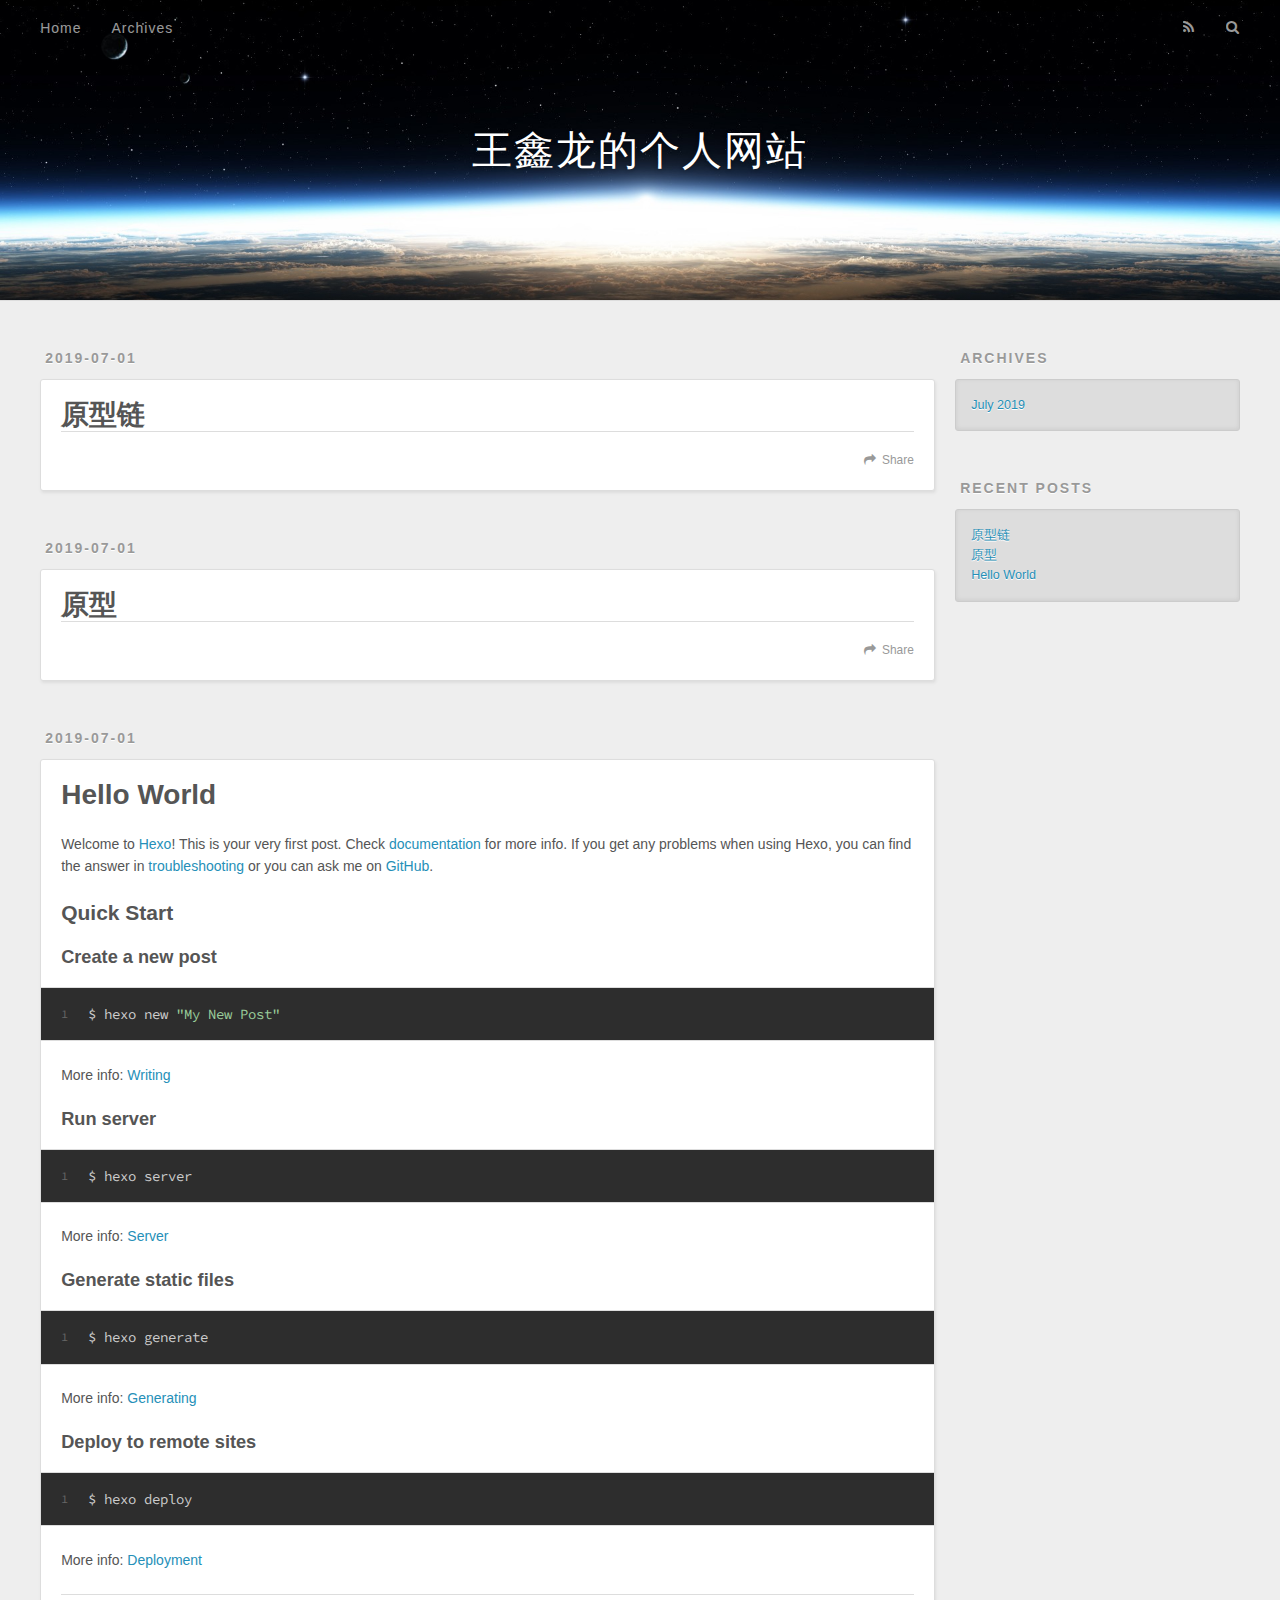
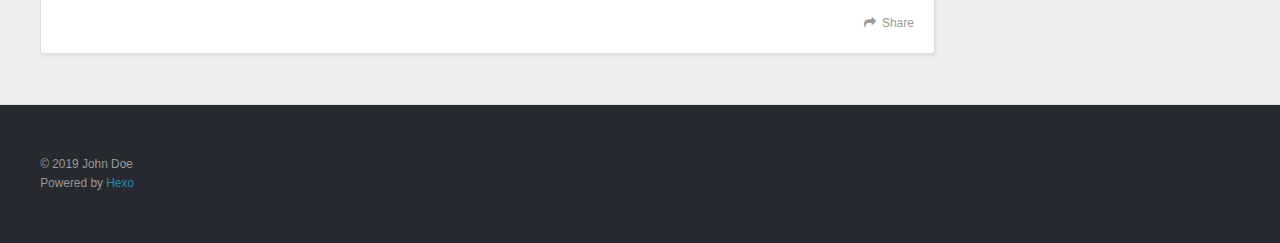
==== index.html @ b07101de "Site updated: 2019-07-01 17:47:41" ====
<!DOCTYPE html>
<html>
<head><meta name="generator" content="Hexo 3.9.0">
  <meta charset="utf-8">
  

  
  <title>王鑫龙的个人网站</title>
  <meta name="viewport" content="width=device-width, initial-scale=1, maximum-scale=1">
  <meta name="description" content="yxsk,樾下上葵,王鑫龙,个人网站">
<meta property="og:type" content="website">
<meta property="og:title" content="王鑫龙的个人网站">
<meta property="og:url" content="http://yxsk.github.io/index.html">
<meta property="og:site_name" content="王鑫龙的个人网站">
<meta property="og:description" content="yxsk,樾下上葵,王鑫龙,个人网站">
<meta property="og:locale" content="JavaScript">
<meta name="twitter:card" content="summary">
<meta name="twitter:title" content="王鑫龙的个人网站">
<meta name="twitter:description" content="yxsk,樾下上葵,王鑫龙,个人网站">
  
    <link rel="alternate" href="/atom.xml" title="王鑫龙的个人网站" type="application/atom+xml">
  
  
    <link rel="icon" href="/favicon.png">
  
  
    <link href="//fonts.googleapis.com/css?family=Source+Code+Pro" rel="stylesheet" type="text/css">
  
  <link rel="stylesheet" href="/css/style.css">
</head>
</html>
<body>
  <div id="container">
    <div id="wrap">
      <header id="header">
  <div id="banner"></div>
  <div id="header-outer" class="outer">
    <div id="header-title" class="inner">
      <h1 id="logo-wrap">
        <a href="/" id="logo">王鑫龙的个人网站</a>
      </h1>
      
    </div>
    <div id="header-inner" class="inner">
      <nav id="main-nav">
        <a id="main-nav-toggle" class="nav-icon"></a>
        
          <a class="main-nav-link" href="/">Home</a>
        
          <a class="main-nav-link" href="/archives">Archives</a>
        
      </nav>
      <nav id="sub-nav">
        
          <a id="nav-rss-link" class="nav-icon" href="/atom.xml" title="RSS Feed"></a>
        
        <a id="nav-search-btn" class="nav-icon" title="Search"></a>
      </nav>
      <div id="search-form-wrap">
        <form action="//google.com/search" method="get" accept-charset="UTF-8" class="search-form"><input type="search" name="q" class="search-form-input" placeholder="Search"><button type="submit" class="search-form-submit">&#xF002;</button><input type="hidden" name="sitesearch" value="http://yxsk.github.io"></form>
      </div>
    </div>
  </div>
</header>
      <div class="outer">
        <section id="main">
  
    <article id="post-原型链" class="article article-type-post" itemscope itemprop="blogPost">
  <div class="article-meta">
    <a href="/2019/07/01/原型链/" class="article-date">
  <time datetime="2019-07-01T08:07:16.000Z" itemprop="datePublished">2019-07-01</time>
</a>
    
  </div>
  <div class="article-inner">
    
    
      <header class="article-header">
        
  
    <h1 itemprop="name">
      <a class="article-title" href="/2019/07/01/原型链/">原型链</a>
    </h1>
  

      </header>
    
    <div class="article-entry" itemprop="articleBody">
      
        
      
    </div>
    <footer class="article-footer">
      <a data-url="http://yxsk.github.io/2019/07/01/原型链/" data-id="cjxk79j9r0001z4p5xqnwl95s" class="article-share-link">Share</a>
      
      
    </footer>
  </div>
  
</article>


  
    <article id="[post]-原型" class="article article-type-[post]" itemscope itemprop="blogPost">
  <div class="article-meta">
    <a href="/2019/07/01/原型/" class="article-date">
  <time datetime="2019-07-01T08:06:38.000Z" itemprop="datePublished">2019-07-01</time>
</a>
    
  </div>
  <div class="article-inner">
    
    
      <header class="article-header">
        
  
    <h1 itemprop="name">
      <a class="article-title" href="/2019/07/01/原型/">原型</a>
    </h1>
  

      </header>
    
    <div class="article-entry" itemprop="articleBody">
      
        
      
    </div>
    <footer class="article-footer">
      <a data-url="http://yxsk.github.io/2019/07/01/原型/" data-id="cjxk79j9t0002z4p5z2h4rwaq" class="article-share-link">Share</a>
      
      
    </footer>
  </div>
  
</article>


  
    <article id="post-hello-world" class="article article-type-post" itemscope itemprop="blogPost">
  <div class="article-meta">
    <a href="/2019/07/01/hello-world/" class="article-date">
  <time datetime="2019-07-01T07:18:19.343Z" itemprop="datePublished">2019-07-01</time>
</a>
    
  </div>
  <div class="article-inner">
    
    
      <header class="article-header">
        
  
    <h1 itemprop="name">
      <a class="article-title" href="/2019/07/01/hello-world/">Hello World</a>
    </h1>
  

      </header>
    
    <div class="article-entry" itemprop="articleBody">
      
        <p>Welcome to <a href="https://hexo.io/" target="_blank" rel="noopener">Hexo</a>! This is your very first post. Check <a href="https://hexo.io/docs/" target="_blank" rel="noopener">documentation</a> for more info. If you get any problems when using Hexo, you can find the answer in <a href="https://hexo.io/docs/troubleshooting.html" target="_blank" rel="noopener">troubleshooting</a> or you can ask me on <a href="https://github.com/hexojs/hexo/issues" target="_blank" rel="noopener">GitHub</a>.</p>
<h2 id="Quick-Start"><a href="#Quick-Start" class="headerlink" title="Quick Start"></a>Quick Start</h2><h3 id="Create-a-new-post"><a href="#Create-a-new-post" class="headerlink" title="Create a new post"></a>Create a new post</h3><figure class="highlight bash"><table><tr><td class="gutter"><pre><span class="line">1</span><br></pre></td><td class="code"><pre><span class="line">$ hexo new <span class="string">"My New Post"</span></span><br></pre></td></tr></table></figure>

<p>More info: <a href="https://hexo.io/docs/writing.html" target="_blank" rel="noopener">Writing</a></p>
<h3 id="Run-server"><a href="#Run-server" class="headerlink" title="Run server"></a>Run server</h3><figure class="highlight bash"><table><tr><td class="gutter"><pre><span class="line">1</span><br></pre></td><td class="code"><pre><span class="line">$ hexo server</span><br></pre></td></tr></table></figure>

<p>More info: <a href="https://hexo.io/docs/server.html" target="_blank" rel="noopener">Server</a></p>
<h3 id="Generate-static-files"><a href="#Generate-static-files" class="headerlink" title="Generate static files"></a>Generate static files</h3><figure class="highlight bash"><table><tr><td class="gutter"><pre><span class="line">1</span><br></pre></td><td class="code"><pre><span class="line">$ hexo generate</span><br></pre></td></tr></table></figure>

<p>More info: <a href="https://hexo.io/docs/generating.html" target="_blank" rel="noopener">Generating</a></p>
<h3 id="Deploy-to-remote-sites"><a href="#Deploy-to-remote-sites" class="headerlink" title="Deploy to remote sites"></a>Deploy to remote sites</h3><figure class="highlight bash"><table><tr><td class="gutter"><pre><span class="line">1</span><br></pre></td><td class="code"><pre><span class="line">$ hexo deploy</span><br></pre></td></tr></table></figure>

<p>More info: <a href="https://hexo.io/docs/deployment.html" target="_blank" rel="noopener">Deployment</a></p>

      
    </div>
    <footer class="article-footer">
      <a data-url="http://yxsk.github.io/2019/07/01/hello-world/" data-id="cjxk79j9m0000z4p584fl0jap" class="article-share-link">Share</a>
      
      
    </footer>
  </div>
  
</article>


  


</section>
        
          <aside id="sidebar">
  
    

  
    

  
    
  
    
  <div class="widget-wrap">
    <h3 class="widget-title">Archives</h3>
    <div class="widget">
      <ul class="archive-list"><li class="archive-list-item"><a class="archive-list-link" href="/archives/2019/07/">July 2019</a></li></ul>
    </div>
  </div>


  
    
  <div class="widget-wrap">
    <h3 class="widget-title">Recent Posts</h3>
    <div class="widget">
      <ul>
        
          <li>
            <a href="/2019/07/01/原型链/">原型链</a>
          </li>
        
          <li>
            <a href="/2019/07/01/原型/">原型</a>
          </li>
        
          <li>
            <a href="/2019/07/01/hello-world/">Hello World</a>
          </li>
        
      </ul>
    </div>
  </div>

  
</aside>
        
      </div>
      <footer id="footer">
  
  <div class="outer">
    <div id="footer-info" class="inner">
      &copy; 2019 John Doe<br>
      Powered by <a href="http://hexo.io/" target="_blank">Hexo</a>
    </div>
  </div>
</footer>
    </div>
    <nav id="mobile-nav">
  
    <a href="/" class="mobile-nav-link">Home</a>
  
    <a href="/archives" class="mobile-nav-link">Archives</a>
  
</nav>
    

<script src="//ajax.googleapis.com/ajax/libs/jquery/2.0.3/jquery.min.js"></script>


  <link rel="stylesheet" href="/fancybox/jquery.fancybox.css">
  <script src="/fancybox/jquery.fancybox.pack.js"></script>


<script src="/js/script.js"></script>



  </div>
</body>
</html>
---- css/style.css ----
body {
  width: 100%;
}
body:before,
body:after {
  content: "";
  display: table;
}
body:after {
  clear: both;
}
html,
body,
div,
span,
applet,
object,
iframe,
h1,
h2,
h3,
h4,
h5,
h6,
p,
blockquote,
pre,
a,
abbr,
acronym,
address,
big,
cite,
code,
del,
dfn,
em,
img,
ins,
kbd,
q,
s,
samp,
small,
strike,
strong,
sub,
sup,
tt,
var,
dl,
dt,
dd,
ol,
ul,
li,
fieldset,
form,
label,
legend,
table,
caption,
tbody,
tfoot,
thead,
tr,
th,
td {
  margin: 0;
  padding: 0;
  border: 0;
  outline: 0;
  font-weight: inherit;
  font-style: inherit;
  font-family: inherit;
  font-size: 100%;
  vertical-align: baseline;
}
body {
  line-height: 1;
  color: #000;
  background: #fff;
}
ol,
ul {
  list-style: none;
}
table {
  border-collapse: separate;
  border-spacing: 0;
  vertical-align: middle;
}
caption,
th,
td {
  text-align: left;
  font-weight: normal;
  vertical-align: middle;
}
a img {
  border: none;
}
input,
button {
  margin: 0;
  padding: 0;
}
input::-moz-focus-inner,
button::-moz-focus-inner {
  border: 0;
  padding: 0;
}
@font-face {
  font-family: FontAwesome;
  font-style: normal;
  font-weight: normal;
  src: url("fonts/fontawesome-webfont.eot?v=#4.0.3");
  src: url("fonts/fontawesome-webfont.eot?#iefix&v=#4.0.3") format("embedded-opentype"), url("fonts/fontawesome-webfont.woff?v=#4.0.3") format("woff"), url("fonts/fontawesome-webfont.ttf?v=#4.0.3") format("truetype"), url("fonts/fontawesome-webfont.svg#fontawesomeregular?v=#4.0.3") format("svg");
}
html,
body,
#container {
  height: 100%;
}
body {
  background: #eee;
  font: 14px -apple-system, BlinkMacSystemFont, "Segoe UI", "Roboto", "Oxygen", "Ubuntu", "Cantarell", "Fira Sans", "Droid Sans", "Helvetica Neue", sans-serif;
  -webkit-text-size-adjust: 100%;
}
.outer {
  max-width: 1220px;
  margin: 0 auto;
  padding: 0 20px;
}
.outer:before,
.outer:after {
  content: "";
  display: table;
}
.outer:after {
  clear: both;
}
.inner {
  display: inline;
  float: left;
  width: 98.33333333333333%;
  margin: 0 0.833333333333333%;
}
.left,
.alignleft {
  float: left;
}
.right,
.alignright {
  float: right;
}
.clear {
  clear: both;
}
#container {
  position: relative;
}
.mobile-nav-on {
  overflow: hidden;
}
#wrap {
  height: 100%;
  width: 100%;
  position: absolute;
  top: 0;
  left: 0;
  -webkit-transition: 0.2s ease-out;
  -moz-transition: 0.2s ease-out;
  -ms-transition: 0.2s ease-out;
  transition: 0.2s ease-out;
  z-index: 1;
  background: #eee;
}
.mobile-nav-on #wrap {
  left: 280px;
}
@media screen and (min-width: 768px) {
  #main {
    display: inline;
    float: left;
    width: 73.33333333333333%;
    margin: 0 0.833333333333333%;
  }
}
.article-date,
.article-category-link,
.archive-year,
.widget-title {
  text-decoration: none;
  text-transform: uppercase;
  letter-spacing: 2px;
  color: #999;
  margin-bottom: 1em;
  margin-left: 5px;
  line-height: 1em;
  text-shadow: 0 1px #fff;
  font-weight: bold;
}
.article-inner,
.archive-article-inner {
  background: #fff;
  -webkit-box-shadow: 1px 2px 3px #ddd;
  box-shadow: 1px 2px 3px #ddd;
  border: 1px solid #ddd;
  border-radius: 3px;
}
.article-entry h1,
.widget h1 {
  font-size: 2em;
}
.article-entry h2,
.widget h2 {
  font-size: 1.5em;
}
.article-entry h3,
.widget h3 {
  font-size: 1.3em;
}
.article-entry h4,
.widget h4 {
  font-size: 1.2em;
}
.article-entry h5,
.widget h5 {
  font-size: 1em;
}
.article-entry h6,
.widget h6 {
  font-size: 1em;
  color: #999;
}
.article-entry hr,
.widget hr {
  border: 1px dashed #ddd;
}
.article-entry strong,
.widget strong {
  font-weight: bold;
}
.article-entry em,
.widget em,
.article-entry cite,
.widget cite {
  font-style: italic;
}
.article-entry sup,
.widget sup,
.article-entry sub,
.widget sub {
  font-size: 0.75em;
  line-height: 0;
  position: relative;
  vertical-align: baseline;
}
.article-entry sup,
.widget sup {
  top: -0.5em;
}
.article-entry sub,
.widget sub {
  bottom: -0.2em;
}
.article-entry small,
.widget small {
  font-size: 0.85em;
}
.article-entry acronym,
.widget acronym,
.article-entry abbr,
.widget abbr {
  border-bottom: 1px dotted;
}
.article-entry ul,
.widget ul,
.article-entry ol,
.widget ol,
.article-entry dl,
.widget dl {
  margin: 0 20px;
  line-height: 1.6em;
}
.article-entry ul ul,
.widget ul ul,
.article-entry ol ul,
.widget ol ul,
.article-entry ul ol,
.widget ul ol,
.article-entry ol ol,
.widget ol ol {
  margin-top: 0;
  margin-bottom: 0;
}
.article-entry ul,
.widget ul {
  list-style: disc;
}
.article-entry ol,
.widget ol {
  list-style: decimal;
}
.article-entry dt,
.widget dt {
  font-weight: bold;
}
#header {
  height: 300px;
  position: relative;
  border-bottom: 1px solid #ddd;
}
#header:before,
#header:after {
  content: "";
  position: absolute;
  left: 0;
  right: 0;
  height: 40px;
}
#header:before {
  top: 0;
  background: -webkit-linear-gradient(rgba(0,0,0,0.2), transparent);
  background: -moz-linear-gradient(rgba(0,0,0,0.2), transparent);
  background: -ms-linear-gradient(rgba(0,0,0,0.2), transparent);
  background: linear-gradient(rgba(0,0,0,0.2), transparent);
}
#header:after {
  bottom: 0;
  background: -webkit-linear-gradient(transparent, rgba(0,0,0,0.2));
  background: -moz-linear-gradient(transparent, rgba(0,0,0,0.2));
  background: -ms-linear-gradient(transparent, rgba(0,0,0,0.2));
  background: linear-gradient(transparent, rgba(0,0,0,0.2));
}
#header-outer {
  height: 100%;
  position: relative;
}
#header-inner {
  position: relative;
  overflow: hidden;
}
#banner {
  position: absolute;
  top: 0;
  left: 0;
  width: 100%;
  height: 100%;
  background: url("images/banner.jpg") center #000;
  -webkit-background-size: cover;
  -moz-background-size: cover;
  background-size: cover;
  z-index: -1;
}
#header-title {
  text-align: center;
  height: 40px;
  position: absolute;
  top: 50%;
  left: 0;
  margin-top: -20px;
}
#logo,
#subtitle {
  text-decoration: none;
  color: #fff;
  font-weight: 300;
  text-shadow: 0 1px 4px rgba(0,0,0,0.3);
}
#logo {
  font-size: 40px;
  line-height: 40px;
  letter-spacing: 2px;
}
#subtitle {
  font-size: 16px;
  line-height: 16px;
  letter-spacing: 1px;
}
#subtitle-wrap {
  margin-top: 16px;
}
#main-nav {
  float: left;
  margin-left: -15px;
}
.nav-icon,
.main-nav-link {
  float: left;
  color: #fff;
  opacity: 0.6;
  text-decoration: none;
  text-shadow: 0 1px rgba(0,0,0,0.2);
  -webkit-transition: opacity 0.2s;
  -moz-transition: opacity 0.2s;
  -ms-transition: opacity 0.2s;
  transition: opacity 0.2s;
  display: block;
  padding: 20px 15px;
}
.nav-icon:hover,
.main-nav-link:hover {
  opacity: 1;
}
.nav-icon {
  font-family: FontAwesome;
  text-align: center;
  font-size: 14px;
  width: 14px;
  height: 14px;
  padding: 20px 15px;
  position: relative;
  cursor: pointer;
}
.main-nav-link {
  font-weight: 300;
  letter-spacing: 1px;
}
@media screen and (max-width: 479px) {
  .main-nav-link {
    display: none;
  }
}
#main-nav-toggle {
  display: none;
}
#main-nav-toggle:before {
  content: "\f0c9";
}
@media screen and (max-width: 479px) {
  #main-nav-toggle {
    display: block;
  }
}
#sub-nav {
  float: right;
  margin-right: -15px;
}
#nav-rss-link:before {
  content: "\f09e";
}
#nav-search-btn:before {
  content: "\f002";
}
#search-form-wrap {
  position: absolute;
  top: 15px;
  width: 150px;
  height: 30px;
  right: -150px;
  opacity: 0;
  -webkit-transition: 0.2s ease-out;
  -moz-transition: 0.2s ease-out;
  -ms-transition: 0.2s ease-out;
  transition: 0.2s ease-out;
}
#search-form-wrap.on {
  opacity: 1;
  right: 0;
}
@media screen and (max-width: 479px) {
  #search-form-wrap {
    width: 100%;
    right: -100%;
  }
}
.search-form {
  position: absolute;
  top: 0;
  left: 0;
  right: 0;
  background: #fff;
  padding: 5px 15px;
  border-radius: 15px;
  -webkit-box-shadow: 0 0 10px rgba(0,0,0,0.3);
  box-shadow: 0 0 10px rgba(0,0,0,0.3);
}
.search-form-input {
  border: none;
  background: none;
  color: #555;
  width: 100%;
  font: 13px -apple-system, BlinkMacSystemFont, "Segoe UI", "Roboto", "Oxygen", "Ubuntu", "Cantarell", "Fira Sans", "Droid Sans", "Helvetica Neue", sans-serif;
  outline: none;
}
.search-form-input::-webkit-search-results-decoration,
.search-form-input::-webkit-search-cancel-button {
  -webkit-appearance: none;
}
.search-form-submit {
  position: absolute;
  top: 50%;
  right: 10px;
  margin-top: -7px;
  font: 13px FontAwesome;
  border: none;
  background: none;
  color: #bbb;
  cursor: pointer;
}
.search-form-submit:hover,
.search-form-submit:focus {
  color: #777;
}
.article {
  margin: 50px 0;
}
.article-inner {
  overflow: hidden;
}
.article-meta:before,
.article-meta:after {
  content: "";
  display: table;
}
.article-meta:after {
  clear: both;
}
.article-date {
  float: left;
}
.article-category {
  float: left;
  line-height: 1em;
  color: #ccc;
  text-shadow: 0 1px #fff;
  margin-left: 8px;
}
.article-category:before {
  content: "\2022";
}
.article-category-link {
  margin: 0 12px 1em;
}
.article-header {
  padding: 20px 20px 0;
}
.article-title {
  text-decoration: none;
  font-size: 2em;
  font-weight: bold;
  color: #555;
  line-height: 1.1em;
  -webkit-transition: color 0.2s;
  -moz-transition: color 0.2s;
  -ms-transition: color 0.2s;
  transition: color 0.2s;
}
a.article-title:hover {
  color: #258fb8;
}
.article-entry {
  color: #555;
  padding: 0 20px;
}
.article-entry:before,
.article-entry:after {
  content: "";
  display: table;
}
.article-entry:after {
  clear: both;
}
.article-entry p,
.article-entry table {
  line-height: 1.6em;
  margin: 1.6em 0;
}
.article-entry h1,
.article-entry h2,
.article-entry h3,
.article-entry h4,
.article-entry h5,
.article-entry h6 {
  font-weight: bold;
}
.article-entry h1,
.article-entry h2,
.article-entry h3,
.article-entry h4,
.article-entry h5,
.article-entry h6 {
  line-height: 1.1em;
  margin: 1.1em 0;
}
.article-entry a {
  color: #258fb8;
  text-decoration: none;
}
.article-entry a:hover {
  text-decoration: underline;
}
.article-entry ul,
.article-entry ol,
.article-entry dl {
  margin-top: 1.6em;
  margin-bottom: 1.6em;
}
.article-entry img,
.article-entry video {
  max-width: 100%;
  height: auto;
  display: block;
  margin: auto;
}
.article-entry iframe {
  border: none;
}
.article-entry table {
  width: 100%;
  border-collapse: collapse;
  border-spacing: 0;
}
.article-entry th {
  font-weight: bold;
  border-bottom: 3px solid #ddd;
  padding-bottom: 0.5em;
}
.article-entry td {
  border-bottom: 1px solid #ddd;
  padding: 10px 0;
}
.article-entry blockquote {
  font-family: Georgia, "Times New Roman", serif;
  font-size: 1.4em;
  margin: 1.6em 20px;
  text-align: center;
}
.article-entry blockquote footer {
  font-size: 14px;
  margin: 1.6em 0;
  font-family: -apple-system, BlinkMacSystemFont, "Segoe UI", "Roboto", "Oxygen", "Ubuntu", "Cantarell", "Fira Sans", "Droid Sans", "Helvetica Neue", sans-serif;
}
.article-entry blockquote footer cite:before {
  content: "—";
  padding: 0 0.5em;
}
.article-entry .pullquote {
  text-align: left;
  width: 45%;
  margin: 0;
}
.article-entry .pullquote.left {
  margin-left: 0.5em;
  margin-right: 1em;
}
.article-entry .pullquote.right {
  margin-right: 0.5em;
  margin-left: 1em;
}
.article-entry .caption {
  color: #999;
  display: block;
  font-size: 0.9em;
  margin-top: 0.5em;
  position: relative;
  text-align: center;
}
.article-entry .video-container {
  position: relative;
  padding-top: 56.25%;
  height: 0;
  overflow: hidden;
}
.article-entry .video-container iframe,
.article-entry .video-container object,
.article-entry .video-container embed {
  position: absolute;
  top: 0;
  left: 0;
  width: 100%;
  height: 100%;
  margin-top: 0;
}
.article-more-link a {
  display: inline-block;
  line-height: 1em;
  padding: 6px 15px;
  border-radius: 15px;
  background: #eee;
  color: #999;
  text-shadow: 0 1px #fff;
  text-decoration: none;
}
.article-more-link a:hover {
  background: #258fb8;
  color: #fff;
  text-decoration: none;
  text-shadow: 0 1px #1e7293;
}
.article-footer {
  font-size: 0.85em;
  line-height: 1.6em;
  border-top: 1px solid #ddd;
  padding-top: 1.6em;
  margin: 0 20px 20px;
}
.article-footer:before,
.article-footer:after {
  content: "";
  display: table;
}
.article-footer:after {
  clear: both;
}
.article-footer a {
  color: #999;
  text-decoration: none;
}
.article-footer a:hover {
  color: #555;
}
.article-tag-list-item {
  float: left;
  margin-right: 10px;
}
.article-tag-list-link:before {
  content: "#";
}
.article-comment-link {
  float: right;
}
.article-comment-link:before {
  content: "\f075";
  font-family: FontAwesome;
  padding-right: 8px;
}
.article-share-link {
  cursor: pointer;
  float: right;
  margin-left: 20px;
}
.article-share-link:before {
  content: "\f064";
  font-family: FontAwesome;
  padding-right: 6px;
}
#article-nav {
  position: relative;
}
#article-nav:before,
#article-nav:after {
  content: "";
  display: table;
}
#article-nav:after {
  clear: both;
}
@media screen and (min-width: 768px) {
  #article-nav {
    margin: 50px 0;
  }
  #article-nav:before {
    width: 8px;
    height: 8px;
    position: absolute;
    top: 50%;
    left: 50%;
    margin-top: -4px;
    margin-left: -4px;
    content: "";
    border-radius: 50%;
    background: #ddd;
    -webkit-box-shadow: 0 1px 2px #fff;
    box-shadow: 0 1px 2px #fff;
  }
}
.article-nav-link-wrap {
  text-decoration: none;
  text-shadow: 0 1px #fff;
  color: #999;
  -webkit-box-sizing: border-box;
  -moz-box-sizing: border-box;
  box-sizing: border-box;
  margin-top: 50px;
  text-align: center;
  display: block;
}
.article-nav-link-wrap:hover {
  color: #555;
}
@media screen and (min-width: 768px) {
  .article-nav-link-wrap {
    width: 50%;
    margin-top: 0;
  }
}
@media screen and (min-width: 768px) {
  #article-nav-newer {
    float: left;
    text-align: right;
    padding-right: 20px;
  }
}
@media screen and (min-width: 768px) {
  #article-nav-older {
    float: right;
    text-align: left;
    padding-left: 20px;
  }
}
.article-nav-caption {
  text-transform: uppercase;
  letter-spacing: 2px;
  color: #ddd;
  line-height: 1em;
  font-weight: bold;
}
#article-nav-newer .article-nav-caption {
  margin-right: -2px;
}
.article-nav-title {
  font-size: 0.85em;
  line-height: 1.6em;
  margin-top: 0.5em;
}
.article-share-box {
  position: absolute;
  display: none;
  background: #fff;
  -webkit-box-shadow: 1px 2px 10px rgba(0,0,0,0.2);
  box-shadow: 1px 2px 10px rgba(0,0,0,0.2);
  border-radius: 3px;
  margin-left: -145px;
  overflow: hidden;
  z-index: 1;
}
.article-share-box.on {
  display: block;
}
.article-share-input {
  width: 100%;
  background: none;
  -webkit-box-sizing: border-box;
  -moz-box-sizing: border-box;
  box-sizing: border-box;
  font: 14px -apple-system, BlinkMacSystemFont, "Segoe UI", "Roboto", "Oxygen", "Ubuntu", "Cantarell", "Fira Sans", "Droid Sans", "Helvetica Neue", sans-serif;
  padding: 0 15px;
  color: #555;
  outline: none;
  border: 1px solid #ddd;
  border-radius: 3px 3px 0 0;
  height: 36px;
  line-height: 36px;
}
.article-share-links {
  background: #eee;
}
.article-share-links:before,
.article-share-links:after {
  content: "";
  display: table;
}
.article-share-links:after {
  clear: both;
}
.article-share-twitter,
.article-share-facebook,
.article-share-pinterest,
.article-share-google {
  width: 50px;
  height: 36px;
  display: block;
  float: left;
  position: relative;
  color: #999;
  text-shadow: 0 1px #fff;
}
.article-share-twitter:before,
.article-share-facebook:before,
.article-share-pinterest:before,
.article-share-google:before {
  font-size: 20px;
  font-family: FontAwesome;
  width: 20px;
  height: 20px;
  position: absolute;
  top: 50%;
  left: 50%;
  margin-top: -10px;
  margin-left: -10px;
  text-align: center;
}
.article-share-twitter:hover,
.article-share-facebook:hover,
.article-share-pinterest:hover,
.article-share-google:hover {
  color: #fff;
}
.article-share-twitter:before {
  content: "\f099";
}
.article-share-twitter:hover {
  background: #00aced;
  text-shadow: 0 1px #008abe;
}
.article-share-facebook:before {
  content: "\f09a";
}
.article-share-facebook:hover {
  background: #3b5998;
  text-shadow: 0 1px #2f477a;
}
.article-share-pinterest:before {
  content: "\f0d2";
}
.article-share-pinterest:hover {
  background: #cb2027;
  text-shadow: 0 1px #a21a1f;
}
.article-share-google:before {
  content: "\f0d5";
}
.article-share-google:hover {
  background: #dd4b39;
  text-shadow: 0 1px #be3221;
}
.article-gallery {
  background: #000;
  position: relative;
}
.article-gallery-photos {
  position: relative;
  overflow: hidden;
}
.article-gallery-img {
  display: none;
  max-width: 100%;
}
.article-gallery-img:first-child {
  display: block;
}
.article-gallery-img.loaded {
  position: absolute;
  display: block;
}
.article-gallery-img img {
  display: block;
  max-width: 100%;
  margin: 0 auto;
}
#comments {
  background: #fff;
  -webkit-box-shadow: 1px 2px 3px #ddd;
  box-shadow: 1px 2px 3px #ddd;
  padding: 20px;
  border: 1px solid #ddd;
  border-radius: 3px;
  margin: 50px 0;
}
#comments a {
  color: #258fb8;
}
.archives-wrap {
  margin: 50px 0;
}
.archives:before,
.archives:after {
  content: "";
  display: table;
}
.archives:after {
  clear: both;
}
.archive-year-wrap {
  margin-bottom: 1em;
}
.archives {
  -webkit-column-gap: 10px;
  -moz-column-gap: 10px;
  column-gap: 10px;
}
@media screen and (min-width: 480px) and (max-width: 767px) {
  .archives {
    -webkit-column-count: 2;
    -moz-column-count: 2;
    column-count: 2;
  }
}
@media screen and (min-width: 768px) {
  .archives {
    -webkit-column-count: 3;
    -moz-column-count: 3;
    column-count: 3;
  }
}
.archive-article {
  -webkit-column-break-inside: avoid;
  page-break-inside: avoid;
  overflow: hidden;
  break-inside: avoid-column;
}
.archive-article-inner {
  padding: 10px;
  margin-bottom: 15px;
}
.archive-article-title {
  text-decoration: none;
  font-weight: bold;
  color: #555;
  -webkit-transition: color 0.2s;
  -moz-transition: color 0.2s;
  -ms-transition: color 0.2s;
  transition: color 0.2s;
  line-height: 1.6em;
}
.archive-article-title:hover {
  color: #258fb8;
}
.archive-article-footer {
  margin-top: 1em;
}
.archive-article-date {
  color: #999;
  text-decoration: none;
  font-size: 0.85em;
  line-height: 1em;
  margin-bottom: 0.5em;
  display: block;
}
#page-nav {
  margin: 50px auto;
  background: #fff;
  -webkit-box-shadow: 1px 2px 3px #ddd;
  box-shadow: 1px 2px 3px #ddd;
  border: 1px solid #ddd;
  border-radius: 3px;
  text-align: center;
  color: #999;
  overflow: hidden;
}
#page-nav:before,
#page-nav:after {
  content: "";
  display: table;
}
#page-nav:after {
  clear: both;
}
#page-nav a,
#page-nav span {
  padding: 10px 20px;
  line-height: 1;
  height: 2ex;
}
#page-nav a {
  color: #999;
  text-decoration: none;
}
#page-nav a:hover {
  background: #999;
  color: #fff;
}
#page-nav .prev {
  float: left;
}
#page-nav .next {
  float: right;
}
#page-nav .page-number {
  display: inline-block;
}
@media screen and (max-width: 479px) {
  #page-nav .page-number {
    display: none;
  }
}
#page-nav .current {
  color: #555;
  font-weight: bold;
}
#page-nav .space {
  color: #ddd;
}
#footer {
  background: #262a30;
  padding: 50px 0;
  border-top: 1px solid #ddd;
  color: #999;
}
#footer a {
  color: #258fb8;
  text-decoration: none;
}
#footer a:hover {
  text-decoration: underline;
}
#footer-info {
  line-height: 1.6em;
  font-size: 0.85em;
}
.article-entry pre,
.article-entry .highlight {
  background: #2d2d2d;
  margin: 0 -20px;
  padding: 15px 20px;
  border-style: solid;
  border-color: #ddd;
  border-width: 1px 0;
  overflow: auto;
  color: #ccc;
  line-height: 22.400000000000002px;
}
.article-entry .highlight .gutter pre,
.article-entry .gist .gist-file .gist-data .line-numbers {
  color: #666;
  font-size: 0.85em;
}
.article-entry pre,
.article-entry code {
  font-family: "Source Code Pro", Consolas, Monaco, Menlo, Consolas, monospace;
}
.article-entry code {
  background: #eee;
  text-shadow: 0 1px #fff;
  padding: 0 0.3em;
}
.article-entry pre code {
  background: none;
  text-shadow: none;
  padding: 0;
}
.article-entry .highlight pre {
  border: none;
  margin: 0;
  padding: 0;
}
.article-entry .highlight table {
  margin: 0;
  width: auto;
}
.article-entry .highlight td {
  border: none;
  padding: 0;
}
.article-entry .highlight figcaption {
  font-size: 0.85em;
  color: #999;
  line-height: 1em;
  margin-bottom: 1em;
}
.article-entry .highlight figcaption:before,
.article-entry .highlight figcaption:after {
  content: "";
  display: table;
}
.article-entry .highlight figcaption:after {
  clear: both;
}
.article-entry .highlight figcaption a {
  float: right;
}
.article-entry .highlight .gutter pre {
  text-align: right;
  padding-right: 20px;
}
.article-entry .highlight .line {
  height: 22.400000000000002px;
}
.article-entry .highlight .line.marked {
  background: #515151;
}
.article-entry .gist {
  margin: 0 -20px;
  border-style: solid;
  border-color: #ddd;
  border-width: 1px 0;
  background: #2d2d2d;
  padding: 15px 20px 15px 0;
}
.article-entry .gist .gist-file {
  border: none;
  font-family: "Source Code Pro", Consolas, Monaco, Menlo, Consolas, monospace;
  margin: 0;
}
.article-entry .gist .gist-file .gist-data {
  background: none;
  border: none;
}
.article-entry .gist .gist-file .gist-data .line-numbers {
  background: none;
  border: none;
  padding: 0 20px 0 0;
}
.article-entry .gist .gist-file .gist-data .line-data {
  padding: 0 !important;
}
.article-entry .gist .gist-file .highlight {
  margin: 0;
  padding: 0;
  border: none;
}
.article-entry .gist .gist-file .gist-meta {
  background: #2d2d2d;
  color: #999;
  font: 0.85em -apple-system, BlinkMacSystemFont, "Segoe UI", "Roboto", "Oxygen", "Ubuntu", "Cantarell", "Fira Sans", "Droid Sans", "Helvetica Neue", sans-serif;
  text-shadow: 0 0;
  padding: 0;
  margin-top: 1em;
  margin-left: 20px;
}
.article-entry .gist .gist-file .gist-meta a {
  color: #258fb8;
  font-weight: normal;
}
.article-entry .gist .gist-file .gist-meta a:hover {
  text-decoration: underline;
}
pre .comment,
pre .title {
  color: #999;
}
pre .variable,
pre .attribute,
pre .tag,
pre .regexp,
pre .ruby .constant,
pre .xml .tag .title,
pre .xml .pi,
pre .xml .doctype,
pre .html .doctype,
pre .css .id,
pre .css .class,
pre .css .pseudo {
  color: #f2777a;
}
pre .number,
pre .preprocessor,
pre .built_in,
pre .literal,
pre .params,
pre .constant {
  color: #f99157;
}
pre .class,
pre .ruby .class .title,
pre .css .rules .attribute {
  color: #9c9;
}
pre .string,
pre .value,
pre .inheritance,
pre .header,
pre .ruby .symbol,
pre .xml .cdata {
  color: #9c9;
}
pre .css .hexcolor {
  color: #6cc;
}
pre .function,
pre .python .decorator,
pre .python .title,
pre .ruby .function .title,
pre .ruby .title .keyword,
pre .perl .sub,
pre .javascript .title,
pre .coffeescript .title {
  color: #69c;
}
pre .keyword,
pre .javascript .function {
  color: #c9c;
}
@media screen and (max-width: 479px) {
  #mobile-nav {
    position: absolute;
    top: 0;
    left: 0;
    width: 280px;
    height: 100%;
    background: #191919;
    border-right: 1px solid #fff;
  }
}
@media screen and (max-width: 479px) {
  .mobile-nav-link {
    display: block;
    color: #999;
    text-decoration: none;
    padding: 15px 20px;
    font-weight: bold;
  }
  .mobile-nav-link:hover {
    color: #fff;
  }
}
@media screen and (min-width: 768px) {
  #sidebar {
    display: inline;
    float: left;
    width: 23.333333333333332%;
    margin: 0 0.833333333333333%;
  }
}
.widget-wrap {
  margin: 50px 0;
}
.widget {
  color: #777;
  text-shadow: 0 1px #fff;
  background: #ddd;
  -webkit-box-shadow: 0 -1px 4px #ccc inset;
  box-shadow: 0 -1px 4px #ccc inset;
  border: 1px solid #ccc;
  padding: 15px;
  border-radius: 3px;
}
.widget a {
  color: #258fb8;
  text-decoration: none;
}
.widget a:hover {
  text-decoration: underline;
}
.widget ul ul,
.widget ol ul,
.widget dl ul,
.widget ul ol,
.widget ol ol,
.widget dl ol,
.widget ul dl,
.widget ol dl,
.widget dl dl {
  margin-left: 15px;
  list-style: disc;
}
.widget {
  line-height: 1.6em;
  word-wrap: break-word;
  font-size: 0.9em;
}
.widget ul,
.widget ol {
  list-style: none;
  margin: 0;
}
.widget ul ul,
.widget ol ul,
.widget ul ol,
.widget ol ol {
  margin: 0 20px;
}
.widget ul ul,
.widget ol ul {
  list-style: disc;
}
.widget ul ol,
.widget ol ol {
  list-style: decimal;
}
.category-list-count,
.tag-list-count,
.archive-list-count {
  padding-left: 5px;
  color: #999;
  font-size: 0.85em;
}
.category-list-count:before,
.tag-list-count:before,
.archive-list-count:before {
  content: "(";
}
.category-list-count:after,
.tag-list-count:after,
.archive-list-count:after {
  content: ")";
}
.tagcloud a {
  margin-right: 5px;
  display: inline-block;
}
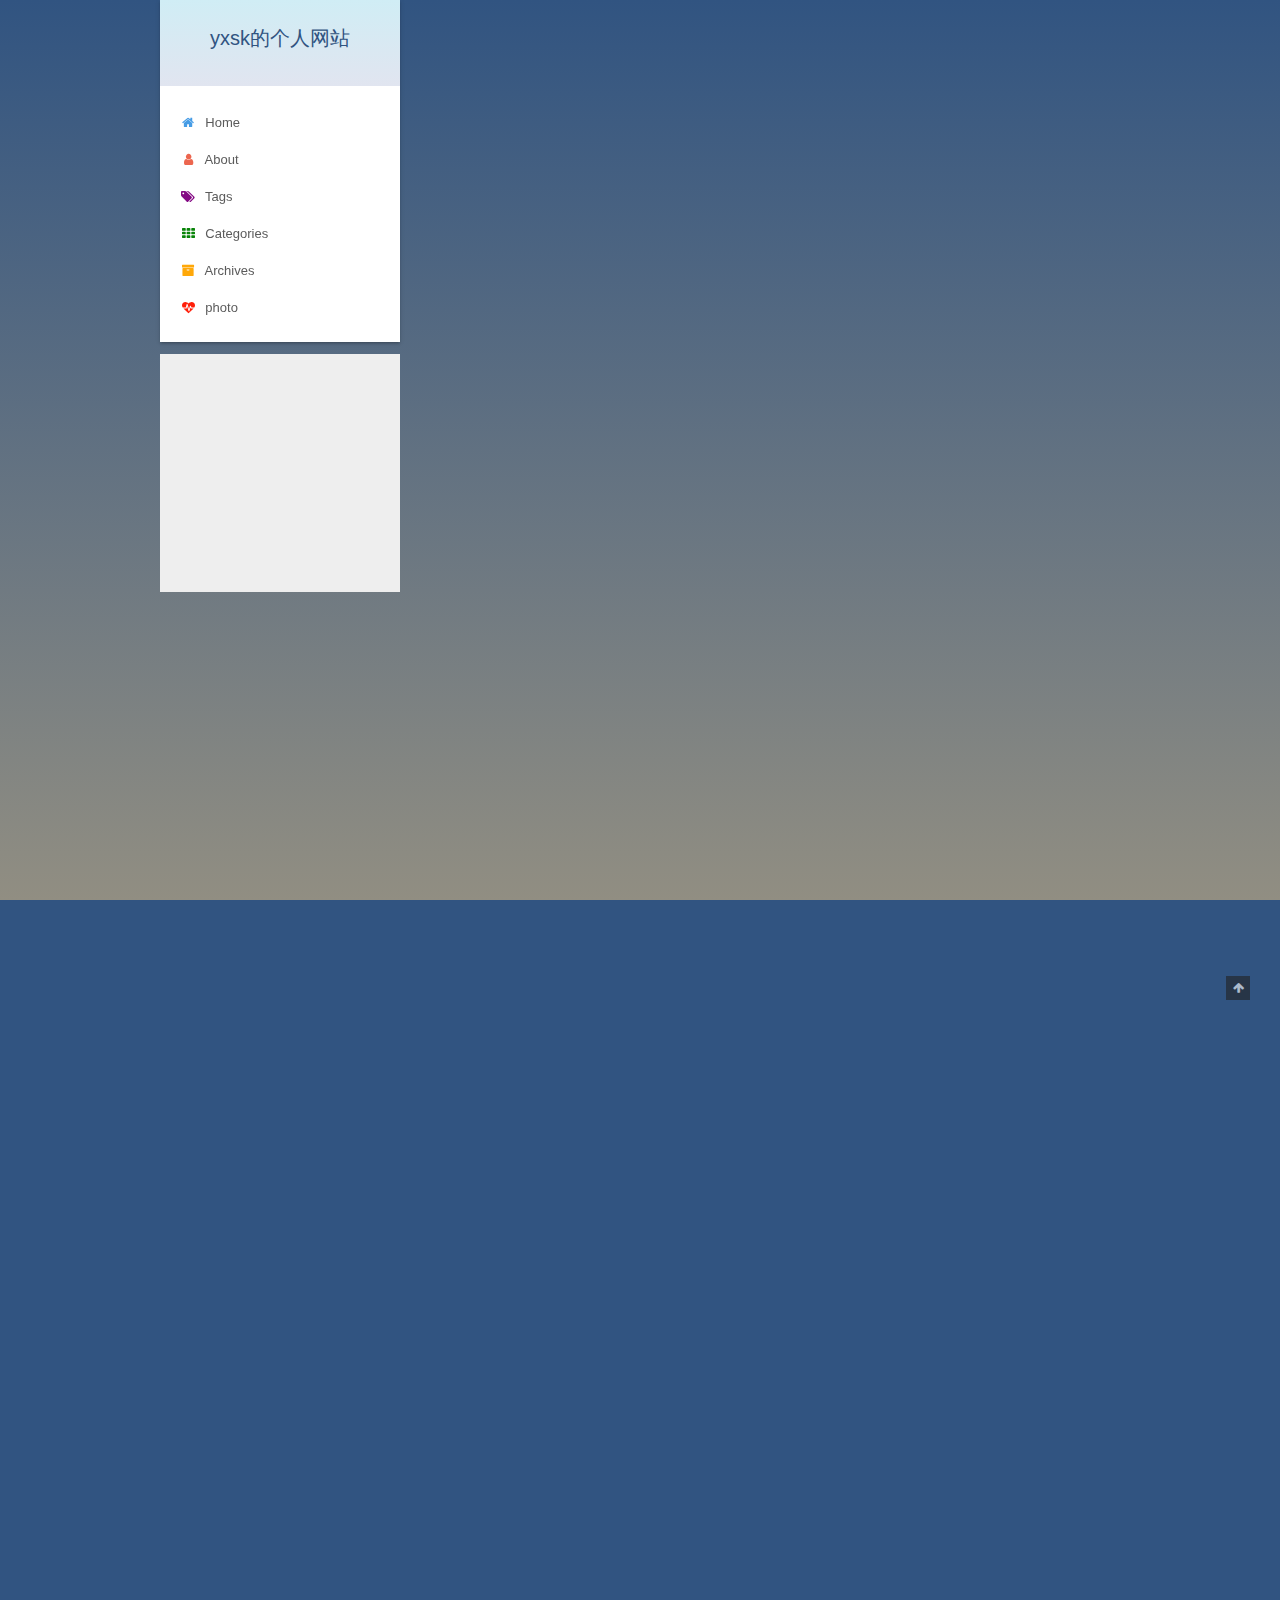
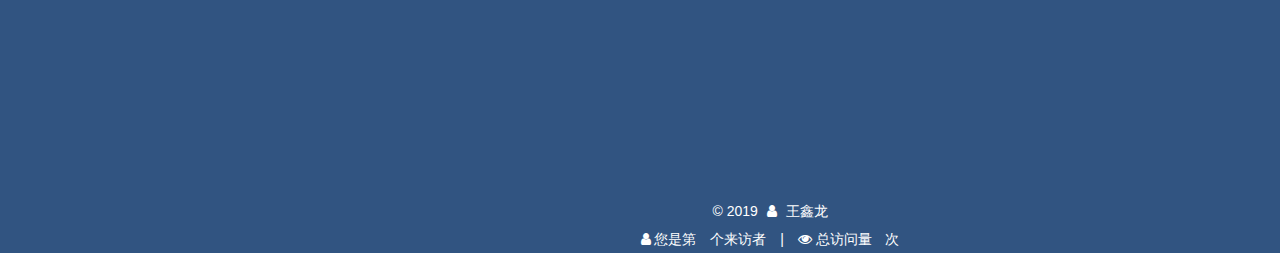
==== commit a2c9521a: "Site updated: 2019-08-05 19:03:09" ====
--- a/index.html
+++ b/index.html
@@ -1,271 +1,1382 @@
 <!DOCTYPE html>
-<html>
+
+
+
+  
+
+
+<html class="theme-next gemini use-motion" lang="JavaScript">
 <head><meta name="generator" content="Hexo 3.9.0">
-  <meta charset="utf-8">
-  
-
-  
-  <title>王鑫龙的个人网站</title>
-  <meta name="viewport" content="width=device-width, initial-scale=1, maximum-scale=1">
-  <meta name="description" content="yxsk,樾下上葵,王鑫龙,个人网站">
+  <meta charset="UTF-8">
+<meta http-equiv="X-UA-Compatible" content="IE=edge">
+<meta name="viewport" content="width=device-width, initial-scale=1, maximum-scale=1">
+<meta name="theme-color" content="#222">
+<link rel="apple-touch-icon" href="https://cdn.wangyaxing.cn/ios.jpg">
+<script type="text/javascript">window.BWEUM||(BWEUM={});BWEUM.info = {"stand":true,"agentType":"browser","agent":"browsercollector.oneapm.com/static/js/bw-send-415.6.31.js","beaconUrl":"browsercollector.oneapm.com/beacon","licenseKey":"RFIav~UziY6fM6qy","applicationID":9990115};</script><script type="text/javascript" src="//browsercollector.oneapm.com/static/js/bw-loader-415.6.31.js"></script>
+
+
+
+
+
+
+
+
+<meta http-equiv="Cache-Control" content="no-transform">
+<meta http-equiv="Cache-Control" content="no-siteapp">
+
+
+
+
+
+
+
+
+
+
+
+
+
+
+
+
+  
+  
+  <link href="/lib/fancybox/source/jquery.fancybox.css?v=2.1.5" rel="stylesheet" type="text/css">
+
+
+
+
+
+
+
+<link href="/lib/font-awesome/css/font-awesome.min.css?v=4.6.2" rel="stylesheet" type="text/css">
+
+<link href="/css/main.css?v=5.1.4" rel="stylesheet" type="text/css">
+
+
+  <link rel="apple-touch-icon" sizes="180x180" href="/images/star.ico?v=5.1.4">
+
+
+  <link rel="icon" type="image/png" sizes="32x32" href="/images/star.ico?v=5.1.4">
+
+
+  <link rel="icon" type="image/png" sizes="16x16" href="/images/star.ico?v=5.1.4">
+
+
+  <link rel="mask-icon" href="/images/star.ico?v=5.1.4" color="#222">
+
+
+
+
+
+  <meta name="keywords" content="王亚星,wangyaxing,前端,前端工程师,博客,JavaScript,react,vue,微信小程序">
+
+
+
+
+
+
+
+
+
+
+<meta name="description" content="yxsk,樾下上葵,王鑫龙,个人网站">
 <meta property="og:type" content="website">
-<meta property="og:title" content="王鑫龙的个人网站">
+<meta property="og:title" content="yxsk的个人网站">
 <meta property="og:url" content="http://yxsk.github.io/index.html">
-<meta property="og:site_name" content="王鑫龙的个人网站">
+<meta property="og:site_name" content="yxsk的个人网站">
 <meta property="og:description" content="yxsk,樾下上葵,王鑫龙,个人网站">
 <meta property="og:locale" content="JavaScript">
 <meta name="twitter:card" content="summary">
-<meta name="twitter:title" content="王鑫龙的个人网站">
+<meta name="twitter:title" content="yxsk的个人网站">
 <meta name="twitter:description" content="yxsk,樾下上葵,王鑫龙,个人网站">
-  
-    <link rel="alternate" href="/atom.xml" title="王鑫龙的个人网站" type="application/atom+xml">
-  
-  
-    <link rel="icon" href="/favicon.png">
-  
-  
-    <link href="//fonts.googleapis.com/css?family=Source+Code+Pro" rel="stylesheet" type="text/css">
-  
-  <link rel="stylesheet" href="/css/style.css">
+
+
+
+<script type="text/javascript" id="hexo.configurations">
+  var NexT = window.NexT || {};
+  var CONFIG = {
+    root: '/',
+    scheme: 'Gemini',
+    version: '5.1.4',
+    sidebar: {"position":"left","display":"post","offset":12,"b2t":false,"scrollpercent":false,"onmobile":false},
+    fancybox: true,
+    tabs: true,
+    motion: {"enable":true,"async":false,"transition":{"post_block":"fadeIn","post_header":"slideDownIn","post_body":"slideDownIn","coll_header":"slideLeftIn","sidebar":"slideUpIn"}},
+    duoshuo: {
+      userId: '0',
+      author: 'Author'
+    },
+    algolia: {
+      applicationID: '',
+      apiKey: '',
+      indexName: '',
+      hits: {"per_page":10},
+      labels: {"input_placeholder":"Search for Posts","hits_empty":"We didn't find any results for the search: ${query}","hits_stats":"${hits} results found in ${time} ms"}
+    }
+  };
+</script>
+
+
+
+  <link rel="canonical" href="http://yxsk.github.io/">
+
+
+
+
+
+  <title>yxsk的个人网站</title>
+  
+
+
+
+
+
+
+
+
 </head>
-</html>
-<body>
-  <div id="container">
-    <div id="wrap">
-      <header id="header">
-  <div id="banner"></div>
-  <div id="header-outer" class="outer">
-    <div id="header-title" class="inner">
-      <h1 id="logo-wrap">
-        <a href="/" id="logo">王鑫龙的个人网站</a>
-      </h1>
-      
+
+<body itemscope itemtype="http://schema.org/WebPage" lang="JavaScript">
+
+  
+  
+    
+  
+
+  <div class="container sidebar-position-left 
+  page-home">
+    <div class="headband"></div>
+
+    <header id="header" class="header" itemscope itemtype="http://schema.org/WPHeader">
+      <div class="header-inner"><div class="site-brand-wrapper">
+  <div class="site-meta ">
+    
+
+    <div class="custom-logo-site-title">
+      <a href="/" class="brand" rel="start">
+        <span class="logo-line-before"><i></i></span>
+        <span class="site-title">yxsk的个人网站</span>
+        <span class="logo-line-after"><i></i></span>
+      </a>
     </div>
-    <div id="header-inner" class="inner">
-      <nav id="main-nav">
-        <a id="main-nav-toggle" class="nav-icon"></a>
-        
-          <a class="main-nav-link" href="/">Home</a>
-        
-          <a class="main-nav-link" href="/archives">Archives</a>
-        
-      </nav>
-      <nav id="sub-nav">
-        
-          <a id="nav-rss-link" class="nav-icon" href="/atom.xml" title="RSS Feed"></a>
-        
-        <a id="nav-search-btn" class="nav-icon" title="Search"></a>
-      </nav>
-      <div id="search-form-wrap">
-        <form action="//google.com/search" method="get" accept-charset="UTF-8" class="search-form"><input type="search" name="q" class="search-form-input" placeholder="Search"><button type="submit" class="search-form-submit">&#xF002;</button><input type="hidden" name="sitesearch" value="http://yxsk.github.io"></form>
-      </div>
+      
+        <p class="site-subtitle"></p>
+      
+  </div>
+
+  <div class="site-nav-toggle">
+    <button>
+      <span class="btn-bar"></span>
+      <span class="btn-bar"></span>
+      <span class="btn-bar"></span>
+    </button>
+  </div>
+</div>
+
+<nav class="site-nav">
+  
+
+  
+    <ul id="menu" class="menu">
+      
+        
+        <li class="menu-item menu-item-home">
+          <a href="/" rel="section">
+            
+              <i class="menu-item-icon fa fa-fw fa-home"></i> <br>
+            
+            Home
+          </a>
+        </li>
+      
+        
+        <li class="menu-item menu-item-about">
+          <a href="/about/" rel="section">
+            
+              <i class="menu-item-icon fa fa-fw fa-user"></i> <br>
+            
+            About
+          </a>
+        </li>
+      
+        
+        <li class="menu-item menu-item-tags">
+          <a href="/tags/" rel="section">
+            
+              <i class="menu-item-icon fa fa-fw fa-tags"></i> <br>
+            
+            Tags
+          </a>
+        </li>
+      
+        
+        <li class="menu-item menu-item-categories">
+          <a href="/categories/" rel="section">
+            
+              <i class="menu-item-icon fa fa-fw fa-th"></i> <br>
+            
+            Categories
+          </a>
+        </li>
+      
+        
+        <li class="menu-item menu-item-archives">
+          <a href="/archives/" rel="section">
+            
+              <i class="menu-item-icon fa fa-fw fa-archive"></i> <br>
+            
+            Archives
+          </a>
+        </li>
+      
+        
+        <li class="menu-item menu-item-photo">
+          <a href="/photo/" rel="section">
+            
+              <i class="menu-item-icon fa fa-fw fa-heartbeat"></i> <br>
+            
+            photo
+          </a>
+        </li>
+      
+
+      
+    </ul>
+  
+
+  
+</nav>
+
+
+
+ </div>
+    </header>
+
+    <main id="main" class="main">
+      <div class="main-inner">
+        <div class="content-wrap">
+          <div id="content" class="content">
+            
+  <section id="posts" class="posts-expand">
+    
+      
+
+  
+
+  
+  
+  
+
+  <article class="post post-type-normal" itemscope itemtype="http://schema.org/Article">
+  
+  
+  
+  <div class="post-block">
+    <link itemprop="mainEntityOfPage" href="http://yxsk.github.io/2019/08/05/hexo/">
+
+    <span hidden itemprop="author" itemscope itemtype="http://schema.org/Person">
+      <meta itemprop="name" content="王鑫龙">
+      <meta itemprop="description" content>
+      <meta itemprop="image" content="/images/avatar.gif">
+    </span>
+
+    <span hidden itemprop="publisher" itemscope itemtype="http://schema.org/Organization">
+      <meta itemprop="name" content="yxsk的个人网站">
+    </span>
+
+    
+      <header class="post-header">
+
+        
+        
+          <h1 class="post-title" itemprop="name headline">
+                
+                <a class="post-title-link" href="/2019/08/05/hexo/" itemprop="url">hexo</a></h1>
+        
+
+        <div class="post-meta">
+          <span class="post-time">
+            
+              <span class="post-meta-item-icon">
+                <i class="fa fa-calendar-o"></i>
+              </span>
+              
+                <span class="post-meta-item-text">Posted on</span>
+              
+              <time title="Post created" itemprop="dateCreated datePublished" datetime="2019-08-05T18:31:31+08:00">
+                2019-08-05
+              </time>
+            
+
+            
+
+            
+          </span>
+
+          
+
+          
+            
+          
+
+          
+          
+             <span id="/2019/08/05/hexo/" class="leancloud_visitors" data-flag-title="hexo">
+               <span class="post-meta-divider">|</span>
+               <span class="post-meta-item-icon">
+                 <i class="fa fa-eye"></i>
+               </span>
+               
+                 <span class="post-meta-item-text">Visitors&#58;</span>
+               
+                 <span class="leancloud-visitors-count"></span>
+             </span>
+          
+
+          
+
+          
+            <div class="post-wordcount">
+              
+                
+                <span class="post-meta-item-icon">
+                  <i class="fa fa-file-word-o"></i>
+                </span>
+                
+                  <span class="post-meta-item-text">Words count in article&#58;</span>
+                
+                <span title="Words count in article">
+                  
+                </span>
+              
+
+              
+                <span class="post-meta-divider">|</span>
+              
+
+              
+                <span class="post-meta-item-icon">
+                  <i class="fa fa-clock-o"></i>
+                </span>
+                
+                  <span class="post-meta-item-text">Reading time &asymp;</span>
+                
+                <span title="Reading time">
+                  
+                </span>
+              
+            </div>
+          
+
+          
+
+        </div>
+      </header>
+    
+
+    
+    
+    
+    <div class="post-body" itemprop="articleBody">
+
+      
+      
+
+      
+        
+          
+            
+          
+        
+      
+    </div>
+    
+    
+    
+
+    
+
+    
+
+    
+
+    <footer class="post-footer">
+      
+
+      
+
+      
+
+      
+      
+        <div class="post-eof"></div>
+      
+    </footer>
+  </div>
+  
+  
+  
+  </article>
+
+
+    
+      
+
+  
+
+  
+  
+  
+
+  <article class="post post-type-normal" itemscope itemtype="http://schema.org/Article">
+  
+  
+  
+  <div class="post-block">
+    <link itemprop="mainEntityOfPage" href="http://yxsk.github.io/2019/07/01/原型链/">
+
+    <span hidden itemprop="author" itemscope itemtype="http://schema.org/Person">
+      <meta itemprop="name" content="王鑫龙">
+      <meta itemprop="description" content>
+      <meta itemprop="image" content="/images/avatar.gif">
+    </span>
+
+    <span hidden itemprop="publisher" itemscope itemtype="http://schema.org/Organization">
+      <meta itemprop="name" content="yxsk的个人网站">
+    </span>
+
+    
+      <header class="post-header">
+
+        
+        
+          <h1 class="post-title" itemprop="name headline">
+                
+                <a class="post-title-link" href="/2019/07/01/原型链/" itemprop="url">原型链</a></h1>
+        
+
+        <div class="post-meta">
+          <span class="post-time">
+            
+              <span class="post-meta-item-icon">
+                <i class="fa fa-calendar-o"></i>
+              </span>
+              
+                <span class="post-meta-item-text">Posted on</span>
+              
+              <time title="Post created" itemprop="dateCreated datePublished" datetime="2019-07-01T16:07:16+08:00">
+                2019-07-01
+              </time>
+            
+
+            
+
+            
+          </span>
+
+          
+
+          
+            
+          
+
+          
+          
+             <span id="/2019/07/01/原型链/" class="leancloud_visitors" data-flag-title="原型链">
+               <span class="post-meta-divider">|</span>
+               <span class="post-meta-item-icon">
+                 <i class="fa fa-eye"></i>
+               </span>
+               
+                 <span class="post-meta-item-text">Visitors&#58;</span>
+               
+                 <span class="leancloud-visitors-count"></span>
+             </span>
+          
+
+          
+
+          
+            <div class="post-wordcount">
+              
+                
+                <span class="post-meta-item-icon">
+                  <i class="fa fa-file-word-o"></i>
+                </span>
+                
+                  <span class="post-meta-item-text">Words count in article&#58;</span>
+                
+                <span title="Words count in article">
+                  
+                </span>
+              
+
+              
+                <span class="post-meta-divider">|</span>
+              
+
+              
+                <span class="post-meta-item-icon">
+                  <i class="fa fa-clock-o"></i>
+                </span>
+                
+                  <span class="post-meta-item-text">Reading time &asymp;</span>
+                
+                <span title="Reading time">
+                  
+                </span>
+              
+            </div>
+          
+
+          
+
+        </div>
+      </header>
+    
+
+    
+    
+    
+    <div class="post-body" itemprop="articleBody">
+
+      
+      
+
+      
+        
+          
+            
+          
+        
+      
+    </div>
+    
+    
+    
+
+    
+
+    
+
+    
+
+    <footer class="post-footer">
+      
+
+      
+
+      
+
+      
+      
+        <div class="post-eof"></div>
+      
+    </footer>
+  </div>
+  
+  
+  
+  </article>
+
+
+    
+      
+
+  
+
+  
+  
+  
+
+  <article class="post post-type-normal" itemscope itemtype="http://schema.org/Article">
+  
+  
+  
+  <div class="post-block">
+    <link itemprop="mainEntityOfPage" href="http://yxsk.github.io/2019/07/01/原型/">
+
+    <span hidden itemprop="author" itemscope itemtype="http://schema.org/Person">
+      <meta itemprop="name" content="王鑫龙">
+      <meta itemprop="description" content>
+      <meta itemprop="image" content="/images/avatar.gif">
+    </span>
+
+    <span hidden itemprop="publisher" itemscope itemtype="http://schema.org/Organization">
+      <meta itemprop="name" content="yxsk的个人网站">
+    </span>
+
+    
+      <header class="post-header">
+
+        
+        
+          <h1 class="post-title" itemprop="name headline">
+                
+                <a class="post-title-link" href="/2019/07/01/原型/" itemprop="url">原型</a></h1>
+        
+
+        <div class="post-meta">
+          <span class="post-time">
+            
+              <span class="post-meta-item-icon">
+                <i class="fa fa-calendar-o"></i>
+              </span>
+              
+                <span class="post-meta-item-text">Posted on</span>
+              
+              <time title="Post created" itemprop="dateCreated datePublished" datetime="2019-07-01T16:06:38+08:00">
+                2019-07-01
+              </time>
+            
+
+            
+
+            
+          </span>
+
+          
+
+          
+            
+          
+
+          
+          
+             <span id="/2019/07/01/原型/" class="leancloud_visitors" data-flag-title="原型">
+               <span class="post-meta-divider">|</span>
+               <span class="post-meta-item-icon">
+                 <i class="fa fa-eye"></i>
+               </span>
+               
+                 <span class="post-meta-item-text">Visitors&#58;</span>
+               
+                 <span class="leancloud-visitors-count"></span>
+             </span>
+          
+
+          
+
+          
+            <div class="post-wordcount">
+              
+                
+                <span class="post-meta-item-icon">
+                  <i class="fa fa-file-word-o"></i>
+                </span>
+                
+                  <span class="post-meta-item-text">Words count in article&#58;</span>
+                
+                <span title="Words count in article">
+                  
+                </span>
+              
+
+              
+                <span class="post-meta-divider">|</span>
+              
+
+              
+                <span class="post-meta-item-icon">
+                  <i class="fa fa-clock-o"></i>
+                </span>
+                
+                  <span class="post-meta-item-text">Reading time &asymp;</span>
+                
+                <span title="Reading time">
+                  
+                </span>
+              
+            </div>
+          
+
+          
+
+        </div>
+      </header>
+    
+
+    
+    
+    
+    <div class="post-body" itemprop="articleBody">
+
+      
+      
+
+      
+        
+          
+            
+          
+        
+      
+    </div>
+    
+    
+    
+
+    
+
+    
+
+    
+
+    <footer class="post-footer">
+      
+
+      
+
+      
+
+      
+      
+        <div class="post-eof"></div>
+      
+    </footer>
+  </div>
+  
+  
+  
+  </article>
+
+
+    
+      
+
+  
+
+  
+  
+  
+
+  <article class="post post-type-normal" itemscope itemtype="http://schema.org/Article">
+  
+  
+  
+  <div class="post-block">
+    <link itemprop="mainEntityOfPage" href="http://yxsk.github.io/2019/07/01/hello-world/">
+
+    <span hidden itemprop="author" itemscope itemtype="http://schema.org/Person">
+      <meta itemprop="name" content="王鑫龙">
+      <meta itemprop="description" content>
+      <meta itemprop="image" content="/images/avatar.gif">
+    </span>
+
+    <span hidden itemprop="publisher" itemscope itemtype="http://schema.org/Organization">
+      <meta itemprop="name" content="yxsk的个人网站">
+    </span>
+
+    
+      <header class="post-header">
+
+        
+        
+          <h1 class="post-title" itemprop="name headline">
+                
+                <a class="post-title-link" href="/2019/07/01/hello-world/" itemprop="url">Hello World</a></h1>
+        
+
+        <div class="post-meta">
+          <span class="post-time">
+            
+              <span class="post-meta-item-icon">
+                <i class="fa fa-calendar-o"></i>
+              </span>
+              
+                <span class="post-meta-item-text">Posted on</span>
+              
+              <time title="Post created" itemprop="dateCreated datePublished" datetime="2019-07-01T15:18:19+08:00">
+                2019-07-01
+              </time>
+            
+
+            
+
+            
+          </span>
+
+          
+
+          
+            
+          
+
+          
+          
+             <span id="/2019/07/01/hello-world/" class="leancloud_visitors" data-flag-title="Hello World">
+               <span class="post-meta-divider">|</span>
+               <span class="post-meta-item-icon">
+                 <i class="fa fa-eye"></i>
+               </span>
+               
+                 <span class="post-meta-item-text">Visitors&#58;</span>
+               
+                 <span class="leancloud-visitors-count"></span>
+             </span>
+          
+
+          
+
+          
+            <div class="post-wordcount">
+              
+                
+                <span class="post-meta-item-icon">
+                  <i class="fa fa-file-word-o"></i>
+                </span>
+                
+                  <span class="post-meta-item-text">Words count in article&#58;</span>
+                
+                <span title="Words count in article">
+                  
+                </span>
+              
+
+              
+                <span class="post-meta-divider">|</span>
+              
+
+              
+                <span class="post-meta-item-icon">
+                  <i class="fa fa-clock-o"></i>
+                </span>
+                
+                  <span class="post-meta-item-text">Reading time &asymp;</span>
+                
+                <span title="Reading time">
+                  
+                </span>
+              
+            </div>
+          
+
+          
+
+        </div>
+      </header>
+    
+
+    
+    
+    
+    <div class="post-body" itemprop="articleBody">
+
+      
+      
+
+      
+        
+          
+            <p>Welcome to <a href="https://hexo.io/" target="_blank" rel="noopener">Hexo</a>! This is your very first post. Check <a href="https://hexo.io/docs/" target="_blank" rel="noopener">documentation</a> for more info. If you get any problems when using Hexo, you can find the answer in <a href="https://hexo.io/docs/troubleshooting.html" target="_blank" rel="noopener">troubleshooting</a> or you can ask me on <a href="https://github.com/hexojs/hexo/issues" target="_blank" rel="noopener">GitHub</a>.</p>
+<h2 id="Quick-Start"><a href="#Quick-Start" class="headerlink" title="Quick Start"></a>Quick Start</h2><h3 id="Create-a-new-post"><a href="#Create-a-new-post" class="headerlink" title="Create a new post"></a>Create a new post</h3><figure class="highlight bash"><table><tr><td class="gutter"><pre><span class="line">1</span><br></pre></td><td class="code"><pre><span class="line">$ hexo new <span class="string">"My New Post"</span></span><br></pre></td></tr></table></figure>
+
+<p>More info: <a href="https://hexo.io/docs/writing.html" target="_blank" rel="noopener">Writing</a></p>
+<h3 id="Run-server"><a href="#Run-server" class="headerlink" title="Run server"></a>Run server</h3><figure class="highlight bash"><table><tr><td class="gutter"><pre><span class="line">1</span><br></pre></td><td class="code"><pre><span class="line">$ hexo server</span><br></pre></td></tr></table></figure>
+
+<p>More info: <a href="https://hexo.io/docs/server.html" target="_blank" rel="noopener">Server</a></p>
+<h3 id="Generate-static-files"><a href="#Generate-static-files" class="headerlink" title="Generate static files"></a>Generate static files</h3><figure class="highlight bash"><table><tr><td class="gutter"><pre><span class="line">1</span><br></pre></td><td class="code"><pre><span class="line">$ hexo generate</span><br></pre></td></tr></table></figure>
+
+<p>More info: <a href="https://hexo.io/docs/generating.html" target="_blank" rel="noopener">Generating</a></p>
+<h3 id="Deploy-to-remote-sites"><a href="#Deploy-to-remote-sites" class="headerlink" title="Deploy to remote sites"></a>Deploy to remote sites</h3><figure class="highlight bash"><table><tr><td class="gutter"><pre><span class="line">1</span><br></pre></td><td class="code"><pre><span class="line">$ hexo deploy</span><br></pre></td></tr></table></figure>
+
+<p>More info: <a href="https://hexo.io/docs/deployment.html" target="_blank" rel="noopener">Deployment</a></p>
+
+          
+        
+      
+    </div>
+    
+    
+    
+
+    
+
+    
+
+    
+
+    <footer class="post-footer">
+      
+
+      
+
+      
+
+      
+      
+        <div class="post-eof"></div>
+      
+    </footer>
+  </div>
+  
+  
+  
+  </article>
+
+
+    
+  </section>
+
+  
+
+
+          </div>
+          
+
+
+          
+
+        </div>
+        
+          
+  
+  <div class="sidebar-toggle">
+    <div class="sidebar-toggle-line-wrap">
+      <span class="sidebar-toggle-line sidebar-toggle-line-first"></span>
+      <span class="sidebar-toggle-line sidebar-toggle-line-middle"></span>
+      <span class="sidebar-toggle-line sidebar-toggle-line-last"></span>
     </div>
   </div>
-</header>
-      <div class="outer">
-        <section id="main">
-  
-    <article id="post-原型链" class="article article-type-post" itemscope itemprop="blogPost">
-  <div class="article-meta">
-    <a href="/2019/07/01/原型链/" class="article-date">
-  <time datetime="2019-07-01T08:07:16.000Z" itemprop="datePublished">2019-07-01</time>
-</a>
-    
+
+  <aside id="sidebar" class="sidebar">
+    
+    <div class="sidebar-inner">
+
+      
+
+      
+
+      <section class="site-overview-wrap sidebar-panel sidebar-panel-active">
+        <div class="site-overview">
+          <div class="site-author motion-element" itemprop="author" itemscope itemtype="http://schema.org/Person">
+            
+              <p class="site-author-name" itemprop="name">王鑫龙</p>
+              <p class="site-description motion-element" itemprop="description">yxsk,樾下上葵,王鑫龙,个人网站</p>
+          </div>
+
+          <nav class="site-state motion-element">
+
+            
+              <div class="site-state-item site-state-posts">
+              
+                <a href="/archives/">
+              
+                  <span class="site-state-item-count">4</span>
+                  <span class="site-state-item-name">posts</span>
+                </a>
+              </div>
+            
+
+            
+
+            
+              
+              
+              <div class="site-state-item site-state-tags">
+                
+                  <span class="site-state-item-count">1</span>
+                  <span class="site-state-item-name">tags</span>
+                
+              </div>
+            
+
+          </nav>
+
+          
+
+          
+            <div class="links-of-author motion-element">
+                
+                  <span class="links-of-author-item">
+                    <a href="https://github.com/funnycoderstar" target="_blank" title="gitHub">
+                      
+                        <i class="fa fa-fw fa-github"></i>gitHub</a>
+                  </span>
+                
+                  <span class="links-of-author-item">
+                    <a href="http://www.jianshu.com/u/92fec6da2d1a" target="_blank" title="简书">
+                      
+                        <i class="fa fa-fw fa-heartbeat"></i>简书</a>
+                  </span>
+                
+                  <span class="links-of-author-item">
+                    <a href="https://juejin.im/user/58c6a15544d9040068046025" target="_blank" title="掘金">
+                      
+                        <i class="fa fa-fw fa-pencil"></i>掘金</a>
+                  </span>
+                
+                  <span class="links-of-author-item">
+                    <a href="https://hacknical.com/resume/S1VKezRp-?locale=zh" target="_blank" title="简历">
+                      
+                        <i class="fa fa-fw fa-user-md"></i>简历</a>
+                  </span>
+                
+            </div>
+          
+
+          
+          
+
+          
+          
+
+          
+
+        </div>
+      </section>
+
+      
+
+      
+
+    </div>
+  </aside>
+
+
+        
+      </div>
+    </main>
+
+    <footer id="footer" class="footer">
+      <div class="footer-inner">
+        <div class="copyright">&copy; <span itemprop="copyrightYear">2019</span>
+  <span class="with-love">
+    <i class="fa fa-user"></i>
+  </span>
+  <span class="author" itemprop="copyrightHolder">王鑫龙</span>
+
+  
+</div>
+
+
+
+
+
+
+
+
+
+        
+<div class="busuanzi-count">
+  <script async src="https://busuanzi.ibruce.info/busuanzi/2.3/busuanzi.pure.mini.js"></script>
+
+  
+    <span class="site-uv">
+      <i class="fa fa-user"></i>  您是第
+      <span class="busuanzi-value" id="busuanzi_value_site_uv"></span>
+      个来访者
+    </span>
+  
+
+  
+    <span class="site-pv">
+      <i class="fa fa-eye"></i>   总访问量
+      <span class="busuanzi-value" id="busuanzi_value_site_pv"></span>
+      次
+    </span>
+  
+</div>
+
+
+
+
+
+
+
+
+        
+      </div>
+    </footer>
+
+    
+      <div class="back-to-top">
+        <i class="fa fa-arrow-up"></i>
+        
+      </div>
+    
+
+    
+
   </div>
-  <div class="article-inner">
-    
-    
-      <header class="article-header">
-        
-  
-    <h1 itemprop="name">
-      <a class="article-title" href="/2019/07/01/原型链/">原型链</a>
-    </h1>
-  
-
-      </header>
-    
-    <div class="article-entry" itemprop="articleBody">
-      
-        
-      
-    </div>
-    <footer class="article-footer">
-      <a data-url="http://yxsk.github.io/2019/07/01/原型链/" data-id="cjxk79j9r0001z4p5xqnwl95s" class="article-share-link">Share</a>
-      
-      
-    </footer>
-  </div>
-  
-</article>
-
-
-  
-    <article id="[post]-原型" class="article article-type-[post]" itemscope itemprop="blogPost">
-  <div class="article-meta">
-    <a href="/2019/07/01/原型/" class="article-date">
-  <time datetime="2019-07-01T08:06:38.000Z" itemprop="datePublished">2019-07-01</time>
-</a>
-    
-  </div>
-  <div class="article-inner">
-    
-    
-      <header class="article-header">
-        
-  
-    <h1 itemprop="name">
-      <a class="article-title" href="/2019/07/01/原型/">原型</a>
-    </h1>
-  
-
-      </header>
-    
-    <div class="article-entry" itemprop="articleBody">
-      
-        
-      
-    </div>
-    <footer class="article-footer">
-      <a data-url="http://yxsk.github.io/2019/07/01/原型/" data-id="cjxk79j9t0002z4p5z2h4rwaq" class="article-share-link">Share</a>
-      
-      
-    </footer>
-  </div>
-  
-</article>
-
-
-  
-    <article id="post-hello-world" class="article article-type-post" itemscope itemprop="blogPost">
-  <div class="article-meta">
-    <a href="/2019/07/01/hello-world/" class="article-date">
-  <time datetime="2019-07-01T07:18:19.343Z" itemprop="datePublished">2019-07-01</time>
-</a>
-    
-  </div>
-  <div class="article-inner">
-    
-    
-      <header class="article-header">
-        
-  
-    <h1 itemprop="name">
-      <a class="article-title" href="/2019/07/01/hello-world/">Hello World</a>
-    </h1>
-  
-
-      </header>
-    
-    <div class="article-entry" itemprop="articleBody">
-      
-        <p>Welcome to <a href="https://hexo.io/" target="_blank" rel="noopener">Hexo</a>! This is your very first post. Check <a href="https://hexo.io/docs/" target="_blank" rel="noopener">documentation</a> for more info. If you get any problems when using Hexo, you can find the answer in <a href="https://hexo.io/docs/troubleshooting.html" target="_blank" rel="noopener">troubleshooting</a> or you can ask me on <a href="https://github.com/hexojs/hexo/issues" target="_blank" rel="noopener">GitHub</a>.</p>
-<h2 id="Quick-Start"><a href="#Quick-Start" class="headerlink" title="Quick Start"></a>Quick Start</h2><h3 id="Create-a-new-post"><a href="#Create-a-new-post" class="headerlink" title="Create a new post"></a>Create a new post</h3><figure class="highlight bash"><table><tr><td class="gutter"><pre><span class="line">1</span><br></pre></td><td class="code"><pre><span class="line">$ hexo new <span class="string">"My New Post"</span></span><br></pre></td></tr></table></figure>
-
-<p>More info: <a href="https://hexo.io/docs/writing.html" target="_blank" rel="noopener">Writing</a></p>
-<h3 id="Run-server"><a href="#Run-server" class="headerlink" title="Run server"></a>Run server</h3><figure class="highlight bash"><table><tr><td class="gutter"><pre><span class="line">1</span><br></pre></td><td class="code"><pre><span class="line">$ hexo server</span><br></pre></td></tr></table></figure>
-
-<p>More info: <a href="https://hexo.io/docs/server.html" target="_blank" rel="noopener">Server</a></p>
-<h3 id="Generate-static-files"><a href="#Generate-static-files" class="headerlink" title="Generate static files"></a>Generate static files</h3><figure class="highlight bash"><table><tr><td class="gutter"><pre><span class="line">1</span><br></pre></td><td class="code"><pre><span class="line">$ hexo generate</span><br></pre></td></tr></table></figure>
-
-<p>More info: <a href="https://hexo.io/docs/generating.html" target="_blank" rel="noopener">Generating</a></p>
-<h3 id="Deploy-to-remote-sites"><a href="#Deploy-to-remote-sites" class="headerlink" title="Deploy to remote sites"></a>Deploy to remote sites</h3><figure class="highlight bash"><table><tr><td class="gutter"><pre><span class="line">1</span><br></pre></td><td class="code"><pre><span class="line">$ hexo deploy</span><br></pre></td></tr></table></figure>
-
-<p>More info: <a href="https://hexo.io/docs/deployment.html" target="_blank" rel="noopener">Deployment</a></p>
-
-      
-    </div>
-    <footer class="article-footer">
-      <a data-url="http://yxsk.github.io/2019/07/01/hello-world/" data-id="cjxk79j9m0000z4p584fl0jap" class="article-share-link">Share</a>
-      
-      
-    </footer>
-  </div>
-  
-</article>
-
-
-  
-
-
-</section>
-        
-          <aside id="sidebar">
-  
-    
-
-  
-    
-
-  
-    
-  
-    
-  <div class="widget-wrap">
-    <h3 class="widget-title">Archives</h3>
-    <div class="widget">
-      <ul class="archive-list"><li class="archive-list-item"><a class="archive-list-link" href="/archives/2019/07/">July 2019</a></li></ul>
-    </div>
-  </div>
-
-
-  
-    
-  <div class="widget-wrap">
-    <h3 class="widget-title">Recent Posts</h3>
-    <div class="widget">
-      <ul>
-        
-          <li>
-            <a href="/2019/07/01/原型链/">原型链</a>
-          </li>
-        
-          <li>
-            <a href="/2019/07/01/原型/">原型</a>
-          </li>
-        
-          <li>
-            <a href="/2019/07/01/hello-world/">Hello World</a>
-          </li>
-        
-      </ul>
-    </div>
-  </div>
-
-  
-</aside>
-        
-      </div>
-      <footer id="footer">
-  
-  <div class="outer">
-    <div id="footer-info" class="inner">
-      &copy; 2019 John Doe<br>
-      Powered by <a href="http://hexo.io/" target="_blank">Hexo</a>
-    </div>
-  </div>
-</footer>
-    </div>
-    <nav id="mobile-nav">
-  
-    <a href="/" class="mobile-nav-link">Home</a>
-  
-    <a href="/archives" class="mobile-nav-link">Archives</a>
-  
-</nav>
-    
-
-<script src="//ajax.googleapis.com/ajax/libs/jquery/2.0.3/jquery.min.js"></script>
-
-
-  <link rel="stylesheet" href="/fancybox/jquery.fancybox.css">
-  <script src="/fancybox/jquery.fancybox.pack.js"></script>
-
-
-<script src="/js/script.js"></script>
-
-
-
-  </div>
+
+  
+
+<script type="text/javascript">
+  if (Object.prototype.toString.call(window.Promise) !== '[object Function]') {
+    window.Promise = null;
+  }
+</script>
+
+
+
+
+
+
+
+
+
+  
+
+
+
+
+
+
+
+
+
+
+
+
+  
+  
+    <script type="text/javascript" src="/lib/jquery/index.js?v=2.1.3"></script>
+  
+
+  
+  
+    <script type="text/javascript" src="/lib/fastclick/lib/fastclick.min.js?v=1.0.6"></script>
+  
+
+  
+  
+    <script type="text/javascript" src="/lib/jquery_lazyload/jquery.lazyload.js?v=1.9.7"></script>
+  
+
+  
+  
+    <script type="text/javascript" src="/lib/velocity/velocity.min.js?v=1.2.1"></script>
+  
+
+  
+  
+    <script type="text/javascript" src="/lib/velocity/velocity.ui.min.js?v=1.2.1"></script>
+  
+
+  
+  
+    <script type="text/javascript" src="/lib/fancybox/source/jquery.fancybox.pack.js?v=2.1.5"></script>
+  
+
+
+  
+
+
+  <script type="text/javascript" src="/js/src/utils.js?v=5.1.4"></script>
+
+  <script type="text/javascript" src="/js/src/motion.js?v=5.1.4"></script>
+
+
+
+  
+  
+
+
+  <script type="text/javascript" src="/js/src/affix.js?v=5.1.4"></script>
+
+  <script type="text/javascript" src="/js/src/schemes/pisces.js?v=5.1.4"></script>
+
+
+
+  
+
+  
+
+
+  <script type="text/javascript" src="/js/src/bootstrap.js?v=5.1.4"></script>
+
+
+
+  
+
+
+  
+
+
+
+
+	
+
+
+
+
+
+  
+
+
+
+
+
+  
+
+
+
+
+
+
+
+<!-- LOCAL: You can save these files to your site and update links -->
+    
+        
+        <link rel="stylesheet" href="https://aimingoo.github.io/gitmint/style/default.css">
+        <script src="https://aimingoo.github.io/gitmint/dist/gitmint.browser.js"></script>
+    
+<!-- END LOCAL -->
+
+    
+
+    
+
+
+
+
+
+
+
+  
+
+
+
+
+
+  
+
+  
+  <script src="https://cdn1.lncld.net/static/js/av-core-mini-0.6.4.js"></script>
+  <script>AV.initialize("3LXMdpWTuEG7A5I6GhNh7IK2-gzGzoHsz", "8cVBus3fzTdYBer1PlMJJWcd");</script>
+  <script>
+    function showTime(Counter) {
+      var query = new AV.Query(Counter);
+      var entries = [];
+      var $visitors = $(".leancloud_visitors");
+
+      $visitors.each(function () {
+        entries.push( $(this).attr("id").trim() );
+      });
+
+      query.containedIn('url', entries);
+      query.find()
+        .done(function (results) {
+          var COUNT_CONTAINER_REF = '.leancloud-visitors-count';
+
+          if (results.length === 0) {
+            $visitors.find(COUNT_CONTAINER_REF).text(0);
+            return;
+          }
+
+          for (var i = 0; i < results.length; i++) {
+            var item = results[i];
+            var url = item.get('url');
+            var time = item.get('time');
+            var element = document.getElementById(url);
+
+            $(element).find(COUNT_CONTAINER_REF).text(time);
+          }
+          for(var i = 0; i < entries.length; i++) {
+            var url = entries[i];
+            var element = document.getElementById(url);
+            var countSpan = $(element).find(COUNT_CONTAINER_REF);
+            if( countSpan.text() == '') {
+              countSpan.text(0);
+            }
+          }
+        })
+        .fail(function (object, error) {
+          console.log("Error: " + error.code + " " + error.message);
+        });
+    }
+
+    function addCount(Counter) {
+      var $visitors = $(".leancloud_visitors");
+      var url = $visitors.attr('id').trim();
+      var title = $visitors.attr('data-flag-title').trim();
+      var query = new AV.Query(Counter);
+
+      query.equalTo("url", url);
+      query.find({
+        success: function(results) {
+          if (results.length > 0) {
+            var counter = results[0];
+            counter.fetchWhenSave(true);
+            counter.increment("time");
+            counter.save(null, {
+              success: function(counter) {
+                var $element = $(document.getElementById(url));
+                $element.find('.leancloud-visitors-count').text(counter.get('time'));
+              },
+              error: function(counter, error) {
+                console.log('Failed to save Visitor num, with error message: ' + error.message);
+              }
+            });
+          } else {
+            var newcounter = new Counter();
+            /* Set ACL */
+            var acl = new AV.ACL();
+            acl.setPublicReadAccess(true);
+            acl.setPublicWriteAccess(true);
+            newcounter.setACL(acl);
+            /* End Set ACL */
+            newcounter.set("title", title);
+            newcounter.set("url", url);
+            newcounter.set("time", 1);
+            newcounter.save(null, {
+              success: function(newcounter) {
+                var $element = $(document.getElementById(url));
+                $element.find('.leancloud-visitors-count').text(newcounter.get('time'));
+              },
+              error: function(newcounter, error) {
+                console.log('Failed to create');
+              }
+            });
+          }
+        },
+        error: function(error) {
+          console.log('Error:' + error.code + " " + error.message);
+        }
+      });
+    }
+
+    $(function() {
+      var Counter = AV.Object.extend("Counter");
+      if ($('.leancloud_visitors').length == 1) {
+        addCount(Counter);
+      } else if ($('.post-title-link').length > 1) {
+        showTime(Counter);
+      }
+    });
+  </script>
+
+
+
+  
+
+  
+<script>
+(function(){
+    var bp = document.createElement('script');
+    var curProtocol = window.location.protocol.split(':')[0];
+    if (curProtocol === 'https') {
+        bp.src = 'https://zz.bdstatic.com/linksubmit/push.js';        
+    }
+    else {
+        bp.src = 'http://push.zhanzhang.baidu.com/push.js';
+    }
+    var s = document.getElementsByTagName("script")[0];
+    s.parentNode.insertBefore(bp, s);
+})();
+</script>
+
+
+  
+  
+
+  
+
+  
+
+  
+
 </body>
-</html>+</html>
--- a/css/main.css
+++ b/css/main.css
@@ -0,0 +1,3311 @@
+/* normalize.css v3.0.2 | MIT License | git.io/normalize */
+html {
+  font-family: sans-serif; /* 1 */
+  -ms-text-size-adjust: 100%; /* 2 */
+  -webkit-text-size-adjust: 100%; /* 2 */
+}
+body {
+  margin: 0;
+}
+article,
+aside,
+details,
+figcaption,
+figure,
+footer,
+header,
+hgroup,
+main,
+menu,
+nav,
+section,
+summary {
+  display: block;
+}
+audio,
+canvas,
+progress,
+video {
+  display: inline-block; /* 1 */
+  vertical-align: baseline; /* 2 */
+}
+audio:not([controls]) {
+  display: none;
+  height: 0;
+}
+[hidden],
+template {
+  display: none;
+}
+a {
+  background-color: transparent;
+}
+a:active,
+a:hover {
+  outline: 0;
+}
+abbr[title] {
+  border-bottom: 1px dotted;
+}
+b,
+strong {
+  font-weight: bold;
+}
+dfn {
+  font-style: italic;
+}
+h1 {
+  font-size: 2em;
+  margin: 0.67em 0;
+}
+mark {
+  background: #ff0;
+  color: #000;
+}
+small {
+  font-size: 80%;
+}
+sub,
+sup {
+  font-size: 75%;
+  line-height: 0;
+  position: relative;
+  vertical-align: baseline;
+}
+sup {
+  top: -0.5em;
+}
+sub {
+  bottom: -0.25em;
+}
+img {
+  border: 0;
+}
+svg:not(:root) {
+  overflow: hidden;
+}
+figure {
+  margin: 1em 40px;
+}
+hr {
+  -moz-box-sizing: content-box;
+  box-sizing: content-box;
+  height: 0;
+}
+pre {
+  overflow: auto;
+}
+code,
+kbd,
+pre,
+samp {
+  font-family: monospace, monospace;
+  font-size: 1em;
+}
+button,
+input,
+optgroup,
+select,
+textarea {
+  color: inherit; /* 1 */
+  font: inherit; /* 2 */
+  margin: 0; /* 3 */
+}
+button {
+  overflow: visible;
+}
+button,
+select {
+  text-transform: none;
+}
+button,
+html input[type="button"],
+input[type="reset"],
+input[type="submit"] {
+  -webkit-appearance: button; /* 2 */
+  cursor: pointer; /* 3 */
+}
+button[disabled],
+html input[disabled] {
+  cursor: default;
+}
+button::-moz-focus-inner,
+input::-moz-focus-inner {
+  border: 0;
+  padding: 0;
+}
+input {
+  line-height: normal;
+}
+input[type="checkbox"],
+input[type="radio"] {
+  box-sizing: border-box; /* 1 */
+  padding: 0; /* 2 */
+}
+input[type="number"]::-webkit-inner-spin-button,
+input[type="number"]::-webkit-outer-spin-button {
+  height: auto;
+}
+input[type="search"] {
+  -webkit-appearance: textfield; /* 1 */
+  -moz-box-sizing: content-box;
+  -webkit-box-sizing: content-box; /* 2 */
+  box-sizing: content-box;
+}
+input[type="search"]::-webkit-search-cancel-button,
+input[type="search"]::-webkit-search-decoration {
+  -webkit-appearance: none;
+}
+fieldset {
+  border: 1px solid #c0c0c0;
+  margin: 0 2px;
+  padding: 0.35em 0.625em 0.75em;
+}
+legend {
+  border: 0; /* 1 */
+  padding: 0; /* 2 */
+}
+textarea {
+  overflow: auto;
+}
+optgroup {
+  font-weight: bold;
+}
+table {
+  border-collapse: collapse;
+  border-spacing: 0;
+}
+td,
+th {
+  padding: 0;
+}
+::selection {
+  background: #262a30;
+  color: #fff;
+}
+body {
+  position: relative;
+  font-family: 'Lato', "PingFang SC", "Microsoft YaHei", sans-serif;
+  font-size: 14px;
+  line-height: 2;
+  color: #555;
+  background: #eee;
+}
+@media (max-width: 767px) {
+  body {
+    padding-right: 0 !important;
+  }
+}
+@media (min-width: 768px) and (max-width: 991px) {
+  body {
+    padding-right: 0 !important;
+  }
+}
+@media (min-width: 1600px) {
+  body {
+    font-size: 16px;
+  }
+}
+h1,
+h2,
+h3,
+h4,
+h5,
+h6 {
+  margin: 0;
+  padding: 0;
+  font-weight: bold;
+  line-height: 1.5;
+  font-family: 'Lato', "PingFang SC", "Microsoft YaHei", sans-serif;
+}
+h2,
+h3,
+h4,
+h5,
+h6 {
+  margin: 20px 0 15px;
+}
+h1 {
+  font-size: 22px;
+}
+@media (max-width: 767px) {
+  h1 {
+    font-size: 18px;
+  }
+}
+h2 {
+  font-size: 20px;
+}
+@media (max-width: 767px) {
+  h2 {
+    font-size: 16px;
+  }
+}
+h3 {
+  font-size: 18px;
+}
+@media (max-width: 767px) {
+  h3 {
+    font-size: 14px;
+  }
+}
+h4 {
+  font-size: 16px;
+}
+@media (max-width: 767px) {
+  h4 {
+    font-size: 12px;
+  }
+}
+h5 {
+  font-size: 14px;
+}
+@media (max-width: 767px) {
+  h5 {
+    font-size: 10px;
+  }
+}
+h6 {
+  font-size: 12px;
+}
+@media (max-width: 767px) {
+  h6 {
+    font-size: 8px;
+  }
+}
+p {
+  margin: 0 0 20px 0;
+}
+a {
+  color: #555;
+  text-decoration: none;
+  outline: none;
+  border-bottom: 1px solid #999;
+  word-wrap: break-word;
+}
+a:hover {
+  color: #222;
+  border-bottom-color: #222;
+}
+blockquote {
+  margin: 0;
+  padding: 0;
+}
+img {
+  display: block;
+  margin: auto;
+  max-width: 100%;
+  height: auto;
+}
+hr {
+  margin: 40px 0;
+  height: 3px;
+  border: none;
+  background-color: #ddd;
+  background-image: repeating-linear-gradient(-45deg, #fff, #fff 4px, transparent 4px, transparent 8px);
+}
+blockquote {
+  padding: 0 15px;
+  color: #666;
+  border-left: 4px solid #ddd;
+}
+blockquote cite::before {
+  content: "-";
+  padding: 0 5px;
+}
+dt {
+  font-weight: 700;
+}
+dd {
+  margin: 0;
+  padding: 0;
+}
+kbd {
+  border: 1px solid #ccc;
+  border-radius: 0.2em;
+  box-shadow: 0.1em 0.1em 0.2em rgba(0,0,0,0.1);
+  background-color: #f9f9f9;
+  font-family: inherit;
+  background-image: -webkit-linear-gradient(top, #eee, #fff, #eee);
+  padding: 0.1em 0.3em;
+  white-space: nowrap;
+}
+.text-left {
+  text-align: left;
+}
+.text-center {
+  text-align: center;
+}
+.text-right {
+  text-align: right;
+}
+.text-justify {
+  text-align: justify;
+}
+.text-nowrap {
+  white-space: nowrap;
+}
+.text-lowercase {
+  text-transform: lowercase;
+}
+.text-uppercase {
+  text-transform: uppercase;
+}
+.text-capitalize {
+  text-transform: capitalize;
+}
+.center-block {
+  display: block;
+  margin-left: auto;
+  margin-right: auto;
+}
+.clearfix:before,
+.clearfix:after {
+  content: " ";
+  display: table;
+}
+.clearfix:after {
+  clear: both;
+}
+.pullquote {
+  width: 45%;
+}
+.pullquote.left {
+  float: left;
+  margin-left: 5px;
+  margin-right: 10px;
+}
+.pullquote.right {
+  float: right;
+  margin-left: 10px;
+  margin-right: 5px;
+}
+.affix.affix.affix {
+  position: fixed;
+}
+.translation {
+  margin-top: -20px;
+  font-size: 14px;
+  color: #999;
+}
+.scrollbar-measure {
+  width: 100px;
+  height: 100px;
+  overflow: scroll;
+  position: absolute;
+  top: -9999px;
+}
+.use-motion .motion-element {
+  opacity: 0;
+}
+table {
+  margin: 20px 0;
+  width: 100%;
+  border-collapse: collapse;
+  border-spacing: 0;
+  border: 1px solid #ddd;
+  font-size: 14px;
+  table-layout: fixed;
+  word-wrap: break-all;
+}
+table>tbody>tr:nth-of-type(odd) {
+  background-color: #f9f9f9;
+}
+table>tbody>tr:hover {
+  background-color: #f5f5f5;
+}
+caption,
+th,
+td {
+  padding: 8px;
+  text-align: left;
+  vertical-align: middle;
+  font-weight: normal;
+}
+th,
+td {
+  border-bottom: 3px solid #ddd;
+  border-right: 1px solid #eee;
+}
+th {
+  padding-bottom: 10px;
+  font-weight: 700;
+}
+td {
+  border-bottom-width: 1px;
+}
+html,
+body {
+  height: 100%;
+}
+.container {
+  position: relative;
+  min-height: 100%;
+}
+.header-inner {
+  margin: 0 auto;
+  padding: 100px 0 70px;
+  width: calc(100% - 252px);
+}
+@media (min-width: 1600px) {
+  .container .header-inner {
+    width: 900px;
+  }
+}
+.main {
+  padding-bottom: 150px;
+}
+.main-inner {
+  margin: 0 auto;
+  width: calc(100% - 252px);
+}
+@media (min-width: 1600px) {
+  .container .main-inner {
+    width: 900px;
+  }
+}
+.footer {
+  position: absolute;
+  left: 0;
+  bottom: 0;
+  width: 100%;
+  min-height: 50px;
+}
+.footer-inner {
+  box-sizing: border-box;
+  margin: 20px auto;
+  width: calc(100% - 252px);
+}
+@media (min-width: 1600px) {
+  .container .footer-inner {
+    width: 900px;
+  }
+}
+pre,
+.highlight {
+  overflow: auto;
+  margin: 20px 0;
+  padding: 0;
+  font-size: 13px;
+  color: #4d4d4c;
+  background: #f7f7f7;
+  line-height: 1.6;
+}
+pre,
+code {
+  font-family: consolas, Menlo, "PingFang SC", "Microsoft YaHei", monospace;
+}
+code {
+  padding: 2px 4px;
+  word-wrap: break-word;
+  color: #555;
+  background: #eee;
+  border-radius: 3px;
+  font-size: 13px;
+}
+pre {
+  padding: 10px;
+}
+pre code {
+  padding: 0;
+  color: #4d4d4c;
+  background: none;
+  text-shadow: none;
+}
+.highlight {
+  border-radius: 1px;
+}
+.highlight pre {
+  border: none;
+  margin: 0;
+  padding: 10px 0;
+}
+.highlight table {
+  margin: 0;
+  width: auto;
+  border: none;
+}
+.highlight td {
+  border: none;
+  padding: 0;
+}
+.highlight figcaption {
+  font-size: 1em;
+  color: #4d4d4c;
+  line-height: 1em;
+  margin-bottom: 1em;
+}
+.highlight figcaption:before,
+.highlight figcaption:after {
+  content: " ";
+  display: table;
+}
+.highlight figcaption:after {
+  clear: both;
+}
+.highlight figcaption a {
+  float: right;
+  color: #4d4d4c;
+}
+.highlight figcaption a:hover {
+  border-bottom-color: #4d4d4c;
+}
+.highlight .gutter pre {
+  padding-left: 10px;
+  padding-right: 10px;
+  color: #869194;
+  text-align: right;
+  background-color: #eff2f3;
+}
+.highlight .code pre {
+  width: 100%;
+  padding-left: 10px;
+  padding-right: 10px;
+  background-color: #f7f7f7;
+}
+.highlight .line {
+  height: 20px;
+}
+.gutter {
+  -webkit-user-select: none;
+  -moz-user-select: none;
+  -ms-user-select: none;
+  user-select: none;
+}
+.gist table {
+  width: auto;
+}
+.gist table td {
+  border: none;
+}
+pre .deletion {
+  background: #fdd;
+}
+pre .addition {
+  background: #dfd;
+}
+pre .meta {
+  color: #8959a8;
+}
+pre .comment {
+  color: #8e908c;
+}
+pre .variable,
+pre .attribute,
+pre .tag,
+pre .regexp,
+pre .ruby .constant,
+pre .xml .tag .title,
+pre .xml .pi,
+pre .xml .doctype,
+pre .html .doctype,
+pre .css .id,
+pre .css .class,
+pre .css .pseudo {
+  color: #c82829;
+}
+pre .number,
+pre .preprocessor,
+pre .built_in,
+pre .literal,
+pre .params,
+pre .constant,
+pre .command {
+  color: #f5871f;
+}
+pre .ruby .class .title,
+pre .css .rules .attribute,
+pre .string,
+pre .value,
+pre .inheritance,
+pre .header,
+pre .ruby .symbol,
+pre .xml .cdata,
+pre .special,
+pre .number,
+pre .formula {
+  color: #718c00;
+}
+pre .title,
+pre .css .hexcolor {
+  color: #3e999f;
+}
+pre .function,
+pre .python .decorator,
+pre .python .title,
+pre .ruby .function .title,
+pre .ruby .title .keyword,
+pre .perl .sub,
+pre .javascript .title,
+pre .coffeescript .title {
+  color: #4271ae;
+}
+pre .keyword,
+pre .javascript .function {
+  color: #8959a8;
+}
+.full-image.full-image.full-image.full-image {
+  border: none;
+  max-width: 100%;
+  width: auto;
+  margin: 20px auto 25px;
+}
+@media (min-width: 992px) {
+  .full-image.full-image.full-image.full-image {
+    max-width: none;
+    width: 118%;
+    margin: 0 -9%;
+  }
+}
+.blockquote-center,
+.page-home .post-type-quote blockquote,
+.page-post-detail .post-type-quote blockquote {
+  position: relative;
+  margin: 40px 0;
+  padding: 0;
+  border-left: none;
+  text-align: center;
+}
+.blockquote-center::before,
+.page-home .post-type-quote blockquote::before,
+.page-post-detail .post-type-quote blockquote::before,
+.blockquote-center::after,
+.page-home .post-type-quote blockquote::after,
+.page-post-detail .post-type-quote blockquote::after {
+  position: absolute;
+  content: ' ';
+  display: block;
+  width: 100%;
+  height: 24px;
+  opacity: 0.2;
+  background-repeat: no-repeat;
+  background-position: 0 -6px;
+  background-size: 22px 22px;
+}
+.blockquote-center::before,
+.page-home .post-type-quote blockquote::before,
+.page-post-detail .post-type-quote blockquote::before {
+  top: -20px;
+  background-image: url("../images/quote-l.svg");
+  border-top: 1px solid #ccc;
+}
+.blockquote-center::after,
+.page-home .post-type-quote blockquote::after,
+.page-post-detail .post-type-quote blockquote::after {
+  bottom: -20px;
+  background-image: url("../images/quote-r.svg");
+  border-bottom: 1px solid #ccc;
+  background-position: 100% 8px;
+}
+.blockquote-center p,
+.page-home .post-type-quote blockquote p,
+.page-post-detail .post-type-quote blockquote p,
+.blockquote-center div,
+.page-home .post-type-quote blockquote div,
+.page-post-detail .post-type-quote blockquote div {
+  text-align: center;
+}
+.post .post-body .group-picture img {
+  box-sizing: border-box;
+  padding: 0 3px;
+  border: none;
+}
+.post .group-picture-row {
+  overflow: hidden;
+  margin-top: 6px;
+}
+.post .group-picture-row:first-child {
+  margin-top: 0;
+}
+.post .group-picture-column {
+  float: left;
+}
+.page-post-detail .post-body .group-picture-column {
+  float: none;
+  margin-top: 10px;
+  width: auto !important;
+}
+.page-post-detail .post-body .group-picture-column img {
+  margin: 0 auto;
+}
+.page-archive .group-picture-container {
+  overflow: hidden;
+}
+.page-archive .group-picture-row {
+  float: left;
+}
+.page-archive .group-picture-row:first-child {
+  margin-top: 6px;
+}
+.page-archive .group-picture-column {
+  max-width: 150px;
+  max-height: 150px;
+}
+.post-body .note {
+  position: relative;
+  padding: 15px;
+  margin-bottom: 20px;
+  border: 1px solid #eee;
+  border-left-width: 5px;
+  border-radius: 3px;
+}
+.post-body .note h2,
+.post-body .note h3,
+.post-body .note h4,
+.post-body .note h5,
+.post-body .note h6 {
+  margin-top: 0;
+  margin-bottom: 0;
+  border-bottom: initial;
+  padding-top: 0 !important;
+}
+.post-body .note p:first-child,
+.post-body .note ul:first-child,
+.post-body .note ol:first-child,
+.post-body .note table:first-child,
+.post-body .note pre:first-child,
+.post-body .note blockquote:first-child {
+  margin-top: 0;
+}
+.post-body .note p:last-child,
+.post-body .note ul:last-child,
+.post-body .note ol:last-child,
+.post-body .note table:last-child,
+.post-body .note pre:last-child,
+.post-body .note blockquote:last-child {
+  margin-bottom: 0;
+}
+.post-body .note.default {
+  border-left-color: #777;
+}
+.post-body .note.default h2,
+.post-body .note.default h3,
+.post-body .note.default h4,
+.post-body .note.default h5,
+.post-body .note.default h6 {
+  color: #777;
+}
+.post-body .note.primary {
+  border-left-color: #6f42c1;
+}
+.post-body .note.primary h2,
+.post-body .note.primary h3,
+.post-body .note.primary h4,
+.post-body .note.primary h5,
+.post-body .note.primary h6 {
+  color: #6f42c1;
+}
+.post-body .note.info {
+  border-left-color: #428bca;
+}
+.post-body .note.info h2,
+.post-body .note.info h3,
+.post-body .note.info h4,
+.post-body .note.info h5,
+.post-body .note.info h6 {
+  color: #428bca;
+}
+.post-body .note.success {
+  border-left-color: #5cb85c;
+}
+.post-body .note.success h2,
+.post-body .note.success h3,
+.post-body .note.success h4,
+.post-body .note.success h5,
+.post-body .note.success h6 {
+  color: #5cb85c;
+}
+.post-body .note.warning {
+  border-left-color: #f0ad4e;
+}
+.post-body .note.warning h2,
+.post-body .note.warning h3,
+.post-body .note.warning h4,
+.post-body .note.warning h5,
+.post-body .note.warning h6 {
+  color: #f0ad4e;
+}
+.post-body .note.danger {
+  border-left-color: #d9534f;
+}
+.post-body .note.danger h2,
+.post-body .note.danger h3,
+.post-body .note.danger h4,
+.post-body .note.danger h5,
+.post-body .note.danger h6 {
+  color: #d9534f;
+}
+.post-body .label {
+  display: inline;
+  padding: 0 2px;
+  white-space: nowrap;
+}
+.post-body .label.default {
+  background-color: #f0f0f0;
+}
+.post-body .label.primary {
+  background-color: #efe6f7;
+}
+.post-body .label.info {
+  background-color: #e5f2f8;
+}
+.post-body .label.success {
+  background-color: #e7f4e9;
+}
+.post-body .label.warning {
+  background-color: #fcf6e1;
+}
+.post-body .label.danger {
+  background-color: #fae8eb;
+}
+.post-body .tabs {
+  position: relative;
+  display: block;
+  margin-bottom: 20px;
+  padding-top: 10px;
+}
+.post-body .tabs ul.nav-tabs {
+  margin: 0;
+  padding: 0;
+  display: flex;
+  margin-bottom: -1px;
+}
+@media (max-width: 413px) {
+  .post-body .tabs ul.nav-tabs {
+    display: block;
+    margin-bottom: 5px;
+  }
+}
+.post-body .tabs ul.nav-tabs li.tab {
+  list-style-type: none !important;
+  margin: 0 0.25em 0 0;
+  border-top: 3px solid transparent;
+  border-left: 1px solid transparent;
+  border-right: 1px solid transparent;
+}
+@media (max-width: 413px) {
+  .post-body .tabs ul.nav-tabs li.tab {
+    margin: initial;
+    border-top: 1px solid transparent;
+    border-left: 3px solid transparent;
+    border-right: 1px solid transparent;
+    border-bottom: 1px solid transparent;
+  }
+}
+.post-body .tabs ul.nav-tabs li.tab a {
+  outline: 0;
+  border-bottom: initial;
+  display: block;
+  line-height: 1.8em;
+  padding: 0.25em 0.75em;
+  transition-duration: 0.2s;
+  transition-timing-function: ease-out;
+  transition-delay: 0s;
+}
+.post-body .tabs ul.nav-tabs li.tab a i {
+  width: 1.285714285714286em;
+}
+.post-body .tabs ul.nav-tabs li.tab.active {
+  border-top: 3px solid #fc6423;
+  border-left: 1px solid #ddd;
+  border-right: 1px solid #ddd;
+  background-color: #fff;
+}
+@media (max-width: 413px) {
+  .post-body .tabs ul.nav-tabs li.tab.active {
+    border-top: 1px solid #ddd;
+    border-left: 3px solid #fc6423;
+    border-right: 1px solid #ddd;
+    border-bottom: 1px solid #ddd;
+  }
+}
+.post-body .tabs ul.nav-tabs li.tab.active a {
+  cursor: default;
+  color: #555;
+}
+.post-body .tabs .tab-content {
+  background-color: #fff;
+}
+.post-body .tabs .tab-content .tab-pane {
+  border: 1px solid #ddd;
+  padding: 20px 20px 0 20px;
+}
+.post-body .tabs .tab-content .tab-pane:not(.active) {
+  display: none !important;
+}
+.post-body .tabs .tab-content .tab-pane.active {
+  display: block !important;
+}
+.btn {
+  display: inline-block;
+  padding: 0 20px;
+  font-size: 14px;
+  color: #555;
+  background: #fff;
+  border: 2px solid #555;
+  text-decoration: none;
+  border-radius: 2px;
+  transition-property: background-color;
+  transition-duration: 0.2s;
+  transition-timing-function: ease-in-out;
+  transition-delay: 0s;
+  line-height: 2;
+}
+.btn:hover {
+  border-color: #222;
+  color: #fff;
+  background: #222;
+}
+.btn +.btn {
+  margin: 0 0 8px 8px;
+}
+.btn .fa-fw {
+  width: 1.285714285714286em;
+  text-align: left;
+}
+.btn-bar {
+  display: block;
+  width: 22px;
+  height: 2px;
+  background: #555;
+  border-radius: 1px;
+}
+.btn-bar+.btn-bar {
+  margin-top: 4px;
+}
+.pagination {
+  margin: 120px 0 40px;
+  text-align: center;
+  border-top: 1px solid #eee;
+}
+.page-number-basic,
+.pagination .prev,
+.pagination .next,
+.pagination .page-number,
+.pagination .space {
+  display: inline-block;
+  position: relative;
+  top: -1px;
+  margin: 0 10px;
+  padding: 0 11px;
+}
+@media (max-width: 767px) {
+  .page-number-basic,
+  .pagination .prev,
+  .pagination .next,
+  .pagination .page-number,
+  .pagination .space {
+    margin: 0 5px;
+  }
+}
+.pagination .prev,
+.pagination .next,
+.pagination .page-number {
+  border-bottom: 0;
+  border-top: 1px solid #eee;
+  transition-property: border-color;
+  transition-duration: 0.2s;
+  transition-timing-function: ease-in-out;
+  transition-delay: 0s;
+}
+.pagination .prev:hover,
+.pagination .next:hover,
+.pagination .page-number:hover {
+  border-top-color: #222;
+}
+.pagination .space {
+  padding: 0;
+  margin: 0;
+}
+.pagination .prev {
+  margin-left: 0;
+}
+.pagination .next {
+  margin-right: 0;
+}
+.pagination .page-number.current {
+  color: #fff;
+  background: #ccc;
+  border-top-color: #ccc;
+}
+@media (max-width: 767px) {
+  .pagination {
+    border-top: none;
+  }
+  .pagination .prev,
+  .pagination .next,
+  .pagination .page-number {
+    margin-bottom: 10px;
+    border-top: 0;
+    border-bottom: 1px solid #eee;
+    padding: 0 10px;
+  }
+  .pagination .prev:hover,
+  .pagination .next:hover,
+  .pagination .page-number:hover {
+    border-bottom-color: #222;
+  }
+}
+.comments {
+  margin: 60px 20px 0;
+}
+.tag-cloud {
+  text-align: center;
+}
+.tag-cloud a {
+  display: inline-block;
+  margin: 10px;
+}
+.back-to-top {
+  box-sizing: border-box;
+  position: fixed;
+  bottom: -100px;
+  right: 30px;
+  z-index: 1050;
+  padding: 0 6px;
+  width: 24px;
+  background: #222;
+  font-size: 12px;
+  opacity: 0.6;
+  color: #fff;
+  cursor: pointer;
+  text-align: center;
+  -webkit-transform: translateZ(0);
+  transition-property: bottom;
+  transition-duration: 0.2s;
+  transition-timing-function: ease-in-out;
+  transition-delay: 0s;
+}
+@media (min-width: 768px) and (max-width: 991px) {
+  .back-to-top {
+    display: none !important;
+  }
+}
+@media (max-width: 767px) {
+  .back-to-top {
+    display: none !important;
+  }
+}
+.back-to-top.back-to-top-on {
+  bottom: 30px;
+}
+.header {
+  background: transparent;
+}
+.header-inner {
+  position: relative;
+}
+.headband {
+  height: 3px;
+  background: #222;
+}
+.site-meta {
+  margin: 0;
+  text-align: center;
+}
+@media (max-width: 767px) {
+  .site-meta {
+    text-align: center;
+  }
+}
+.brand {
+  position: relative;
+  display: inline-block;
+  padding: 0 40px;
+  color: #fff;
+  background: #222;
+  border-bottom: none;
+}
+.brand:hover {
+  color: #fff;
+}
+.logo {
+  display: inline-block;
+  margin-right: 5px;
+  line-height: 36px;
+  vertical-align: top;
+}
+.site-title {
+  display: inline-block;
+  vertical-align: top;
+  line-height: 36px;
+  font-size: 20px;
+  font-weight: normal;
+  font-family: 'Lato', "PingFang SC", "Microsoft YaHei", sans-serif;
+}
+.site-subtitle {
+  margin-top: 10px;
+  font-size: 13px;
+  color: #ddd;
+}
+.use-motion .brand {
+  opacity: 0;
+}
+.use-motion .logo,
+.use-motion .site-title,
+.use-motion .site-subtitle {
+  opacity: 0;
+  position: relative;
+  top: -10px;
+}
+.site-nav-toggle {
+  display: none;
+  position: absolute;
+  top: 10px;
+  left: 10px;
+}
+@media (max-width: 767px) {
+  .site-nav-toggle {
+    display: block;
+  }
+}
+.site-nav-toggle button {
+  margin-top: 2px;
+  padding: 9px 10px;
+  background: transparent;
+  border: none;
+}
+@media (max-width: 767px) {
+  .site-nav {
+    display: none;
+    margin: 0 -10px;
+    padding: 0 10px;
+    clear: both;
+    border-top: 1px solid #ddd;
+  }
+}
+@media (min-width: 768px) and (max-width: 991px) {
+  .site-nav {
+    display: block !important;
+  }
+}
+@media (min-width: 992px) {
+  .site-nav {
+    display: block !important;
+  }
+}
+.menu {
+  margin-top: 20px;
+  padding-left: 0;
+  text-align: center;
+}
+.menu .menu-item {
+  display: inline-block;
+  margin: 0 10px;
+  list-style: none;
+}
+@media screen and (max-width: 767px) {
+  .menu .menu-item {
+    margin-top: 10px;
+  }
+}
+.menu .menu-item a {
+  display: block;
+  font-size: 13px;
+  line-height: inherit;
+  border-bottom: 1px solid transparent;
+  transition-property: border-color;
+  transition-duration: 0.2s;
+  transition-timing-function: ease-in-out;
+  transition-delay: 0s;
+}
+.menu .menu-item a:hover,
+.menu-item-active a {
+  border-bottom-color: #222;
+}
+.menu .menu-item .fa {
+  margin-right: 5px;
+}
+.use-motion .menu-item {
+  opacity: 0;
+}
+.post-body {
+  font-family: 'Lato', "PingFang SC", "Microsoft YaHei", sans-serif;
+}
+@media (max-width: 767px) {
+  .post-body {
+    word-break: break-word;
+  }
+}
+.post-body .fancybox img {
+  display: block !important;
+  margin: 0 auto;
+  cursor: pointer;
+  cursor: zoom-in;
+  cursor: -webkit-zoom-in;
+}
+.post-body .image-caption,
+.post-body .figure .caption {
+  margin: -20px auto 15px;
+  text-align: center;
+  font-size: 14px;
+  color: #999;
+  font-weight: bold;
+  line-height: 1;
+}
+.post-sticky-flag {
+  display: inline-block;
+  font-size: 16px;
+  -ms-transform: rotate(30deg);
+  -webkit-transform: rotate(30deg);
+  -moz-transform: rotate(30deg);
+  -ms-transform: rotate(30deg);
+  -o-transform: rotate(30deg);
+  transform: rotate(30deg);
+}
+.use-motion .post-block,
+.use-motion .pagination,
+.use-motion .comments {
+  opacity: 0;
+}
+.use-motion .post-header {
+  opacity: 0;
+}
+.use-motion .post-body {
+  opacity: 0;
+}
+.use-motion .collection-title {
+  opacity: 0;
+}
+.posts-expand {
+  padding-top: 40px;
+}
+@media (max-width: 767px) {
+  .posts-expand {
+    margin: 0 20px;
+  }
+  .post-body pre .gutter pre {
+    padding-right: 10px;
+  }
+  .post-body .highlight {
+    margin-left: 0px;
+    margin-right: 0px;
+    padding: 0;
+  }
+  .post-body .highlight .gutter pre {
+    padding-right: 10px;
+  }
+}
+@media (min-width: 992px) {
+  .posts-expand .post-body {
+    text-align: justify;
+  }
+}
+.posts-expand .post-body h2,
+.posts-expand .post-body h3,
+.posts-expand .post-body h4,
+.posts-expand .post-body h5,
+.posts-expand .post-body h6 {
+  padding-top: 10px;
+}
+.posts-expand .post-body h2 .header-anchor,
+.posts-expand .post-body h3 .header-anchor,
+.posts-expand .post-body h4 .header-anchor,
+.posts-expand .post-body h5 .header-anchor,
+.posts-expand .post-body h6 .header-anchor {
+  float: right;
+  margin-left: 10px;
+  color: #ccc;
+  border-bottom-style: none;
+  visibility: hidden;
+}
+.posts-expand .post-body h2 .header-anchor:hover,
+.posts-expand .post-body h3 .header-anchor:hover,
+.posts-expand .post-body h4 .header-anchor:hover,
+.posts-expand .post-body h5 .header-anchor:hover,
+.posts-expand .post-body h6 .header-anchor:hover {
+  color: inherit;
+}
+.posts-expand .post-body h2:hover .header-anchor,
+.posts-expand .post-body h3:hover .header-anchor,
+.posts-expand .post-body h4:hover .header-anchor,
+.posts-expand .post-body h5:hover .header-anchor,
+.posts-expand .post-body h6:hover .header-anchor {
+  visibility: visible;
+}
+.posts-expand .post-body ul li {
+  list-style: circle;
+}
+.posts-expand .post-body img {
+  box-sizing: border-box;
+  margin: auto;
+  padding: 3px;
+  border: 1px solid #ddd;
+}
+.posts-expand .post-body .fancybox img {
+  margin: 0 auto 25px;
+}
+@media (max-width: 767px) {
+  .posts-collapse {
+    margin: 0 20px;
+  }
+  .posts-collapse .post-title,
+  .posts-collapse .post-meta {
+    display: block;
+    width: auto;
+    text-align: left;
+  }
+}
+.posts-collapse {
+  position: relative;
+  z-index: 1010;
+  margin-left: 55px;
+}
+.posts-collapse::after {
+  content: " ";
+  position: absolute;
+  top: 20px;
+  left: 0;
+  margin-left: -2px;
+  width: 4px;
+  height: 100%;
+  background: #f5f5f5;
+  z-index: -1;
+}
+@media (max-width: 767px) {
+  .posts-collapse {
+    margin: 0 20px;
+  }
+}
+.posts-collapse .collection-title {
+  position: relative;
+  margin: 60px 0;
+}
+.posts-collapse .collection-title h1,
+.posts-collapse .collection-title h2 {
+  margin-left: 20px;
+}
+.posts-collapse .collection-title small {
+  color: #bbb;
+  margin-left: 5px;
+}
+.posts-collapse .collection-title::before {
+  content: " ";
+  position: absolute;
+  left: 0;
+  top: 50%;
+  margin-left: -4px;
+  margin-top: -4px;
+  width: 8px;
+  height: 8px;
+  background: #bbb;
+  border-radius: 50%;
+}
+.posts-collapse .post {
+  margin: 30px 0;
+}
+.posts-collapse .post-header {
+  position: relative;
+  transition-duration: 0.2s;
+  transition-timing-function: ease-in-out;
+  transition-delay: 0s;
+  transition-property: border;
+  border-bottom: 1px dashed #ccc;
+}
+.posts-collapse .post-header::before {
+  content: " ";
+  position: absolute;
+  left: 0;
+  top: 12px;
+  width: 6px;
+  height: 6px;
+  margin-left: -4px;
+  background: #bbb;
+  border-radius: 50%;
+  border: 1px solid #fff;
+  transition-duration: 0.2s;
+  transition-timing-function: ease-in-out;
+  transition-delay: 0s;
+  transition-property: background;
+}
+.posts-collapse .post-header:hover {
+  border-bottom-color: #666;
+}
+.posts-collapse .post-header:hover::before {
+  background: #222;
+}
+.posts-collapse .post-meta {
+  position: absolute;
+  font-size: 12px;
+  left: 20px;
+  top: 5px;
+}
+.posts-collapse .post-comments-count {
+  display: none;
+}
+.posts-collapse .post-title {
+  margin-left: 60px;
+  font-size: 16px;
+  font-weight: normal;
+  line-height: inherit;
+}
+.posts-collapse .post-title::after {
+  margin-left: 3px;
+  opacity: 0.6;
+}
+.posts-collapse .post-title a {
+  color: #666;
+  border-bottom: none;
+}
+.page-home .post-type-quote .post-header,
+.page-post-detail .post-type-quote .post-header,
+.page-home .post-type-quote .post-tags,
+.page-post-detail .post-type-quote .post-tags {
+  display: none;
+}
+.posts-expand .post-title {
+  text-align: center;
+  word-break: break-word;
+  font-weight: 400;
+}
+.posts-expand .post-title-link {
+  display: inline-block;
+  position: relative;
+  color: #555;
+  border-bottom: none;
+  line-height: 1.2;
+  vertical-align: top;
+}
+.posts-expand .post-title-link::before {
+  content: "";
+  position: absolute;
+  width: 100%;
+  height: 2px;
+  bottom: 0;
+  left: 0;
+  background-color: #000;
+  visibility: hidden;
+  -webkit-transform: scaleX(0);
+  -moz-transform: scaleX(0);
+  -ms-transform: scaleX(0);
+  -o-transform: scaleX(0);
+  transform: scaleX(0);
+  transition-duration: 0.2s;
+  transition-timing-function: ease-in-out;
+  transition-delay: 0s;
+}
+.posts-expand .post-title-link:hover::before {
+  visibility: visible;
+  -webkit-transform: scaleX(1);
+  -moz-transform: scaleX(1);
+  -ms-transform: scaleX(1);
+  -o-transform: scaleX(1);
+  transform: scaleX(1);
+}
+.posts-expand .post-title-link .fa {
+  font-size: 16px;
+}
+.posts-expand .post-meta {
+  margin: 3px 0 60px 0;
+  color: #999;
+  font-family: 'Lato', "PingFang SC", "Microsoft YaHei", sans-serif;
+  font-size: 12px;
+  text-align: center;
+}
+.posts-expand .post-meta .post-category-list {
+  display: inline-block;
+  margin: 0;
+  padding: 3px;
+}
+.posts-expand .post-meta .post-category-list-link {
+  color: #999;
+}
+.posts-expand .post-meta .post-description {
+  font-size: 14px;
+  margin-top: 2px;
+}
+.post-meta-divider {
+  margin: 0 0.5em;
+}
+.post-meta-item-icon {
+  margin-right: 3px;
+}
+@media (min-width: 768px) and (max-width: 991px) {
+  .post-meta-item-icon {
+    display: inline-block;
+  }
+}
+@media (max-width: 767px) {
+  .post-meta-item-icon {
+    display: inline-block;
+  }
+}
+@media (min-width: 768px) and (max-width: 991px) {
+  .post-meta-item-text {
+    display: none;
+  }
+}
+@media (max-width: 767px) {
+  .post-meta-item-text {
+    display: none;
+  }
+}
+@media (max-width: 767px) {
+  .posts-expand .post-comments-count {
+    display: none;
+  }
+}
+.post-button {
+  margin-top: 40px;
+}
+.posts-expand .post-tags {
+  margin-top: 40px;
+  text-align: center;
+}
+.posts-expand .post-tags a {
+  display: inline-block;
+  margin-right: 10px;
+  font-size: 13px;
+}
+.post-nav {
+  display: table;
+  margin-top: 15px;
+  width: 100%;
+  border-top: 1px solid #eee;
+}
+.post-nav-divider {
+  display: table-cell;
+  width: 10%;
+}
+.post-nav-item {
+  display: table-cell;
+  padding: 10px 0 0 0;
+  width: 45%;
+  vertical-align: top;
+}
+.post-nav-item a {
+  position: relative;
+  display: block;
+  line-height: 25px;
+  font-size: 14px;
+  color: #555;
+  border-bottom: none;
+}
+.post-nav-item a:hover {
+  color: #222;
+  border-bottom: none;
+}
+.post-nav-item a:active {
+  top: 2px;
+}
+.post-nav-item .fa {
+  position: absolute;
+  top: 8px;
+  left: 0;
+  font-size: 12px;
+}
+.post-nav-next a {
+  padding-left: 15px;
+}
+.post-nav-prev {
+  text-align: right;
+}
+.post-nav-prev a {
+  padding-right: 15px;
+}
+.post-nav-prev .fa {
+  right: 0;
+  left: auto;
+}
+.posts-expand .post-eof {
+  display: block;
+  margin: 80px auto 60px;
+  width: 8%;
+  height: 1px;
+  background: #ccc;
+  text-align: center;
+}
+.post:last-child .post-eof.post-eof.post-eof {
+  display: none;
+}
+.post-gallery {
+  display: table;
+  table-layout: fixed;
+  width: 100%;
+  border-collapse: separate;
+}
+.post-gallery-row {
+  display: table-row;
+}
+.post-gallery .post-gallery-img {
+  display: table-cell;
+  text-align: center;
+  vertical-align: middle;
+  border: none;
+}
+.post-gallery .post-gallery-img img {
+  max-width: 100%;
+  max-height: 100%;
+  border: none;
+}
+.fancybox-close,
+.fancybox-close:hover {
+  border: none;
+}
+.rtl.post-body p,
+.rtl.post-body a,
+.rtl.post-body h1,
+.rtl.post-body h2,
+.rtl.post-body h3,
+.rtl.post-body h4,
+.rtl.post-body h5,
+.rtl.post-body h6,
+.rtl.post-body li,
+.rtl.post-body ul,
+.rtl.post-body ol {
+  direction: rtl;
+  font-family: UKIJ Ekran;
+}
+.rtl.post-title {
+  font-family: UKIJ Ekran;
+}
+.sidebar {
+  position: fixed;
+  right: 0;
+  top: 0;
+  bottom: 0;
+  width: 0;
+  z-index: 1040;
+  box-shadow: inset 0 2px 6px #000;
+  background: #222;
+  -webkit-transform: translateZ(0);
+}
+.sidebar a {
+  color: #999;
+  border-bottom-color: #555;
+}
+.sidebar a:hover {
+  color: #eee;
+}
+@media (min-width: 768px) and (max-width: 991px) {
+  .sidebar {
+    display: none !important;
+  }
+}
+@media (max-width: 767px) {
+  .sidebar {
+    display: none !important;
+  }
+}
+.sidebar-inner {
+  position: relative;
+  padding: 20px 10px;
+  color: #999;
+  text-align: center;
+}
+.site-overview-wrap {
+  overflow: hidden;
+}
+.site-overview {
+  overflow-y: auto;
+  overflow-x: hidden;
+}
+.sidebar-toggle {
+  position: fixed;
+  right: 30px;
+  bottom: 45px;
+  width: 14px;
+  height: 14px;
+  padding: 5px;
+  background: #222;
+  line-height: 0;
+  z-index: 1050;
+  cursor: pointer;
+  -webkit-transform: translateZ(0);
+}
+@media (min-width: 768px) and (max-width: 991px) {
+  .sidebar-toggle {
+    display: none !important;
+  }
+}
+@media (max-width: 767px) {
+  .sidebar-toggle {
+    display: none !important;
+  }
+}
+.sidebar-toggle-line {
+  position: relative;
+  display: inline-block;
+  vertical-align: top;
+  height: 2px;
+  width: 100%;
+  background: #fff;
+  margin-top: 3px;
+}
+.sidebar-toggle-line:first-child {
+  margin-top: 0;
+}
+.site-author-image {
+  display: block;
+  margin: 0 auto;
+  padding: 2px;
+  max-width: 120px;
+  height: auto;
+  border: 1px solid #eee;
+}
+.site-author-name {
+  margin: 0;
+  text-align: center;
+  color: #222;
+  font-weight: 600;
+}
+.site-description {
+  margin-top: 0;
+  text-align: center;
+  font-size: 13px;
+  color: #999;
+}
+.site-state {
+  overflow: hidden;
+  line-height: 1.4;
+  white-space: nowrap;
+  text-align: center;
+}
+.site-state-item {
+  display: inline-block;
+  padding: 0 15px;
+  border-left: 1px solid #eee;
+}
+.site-state-item:first-child {
+  border-left: none;
+}
+.site-state-item a {
+  border-bottom: none;
+}
+.site-state-item-count {
+  display: block;
+  text-align: center;
+  color: inherit;
+  font-weight: 600;
+  font-size: 16px;
+}
+.site-state-item-name {
+  font-size: 13px;
+  color: #999;
+}
+.feed-link {
+  margin-top: 20px;
+}
+.feed-link a {
+  display: inline-block;
+  padding: 0 15px;
+  color: #fc6423;
+  border: 1px solid #fc6423;
+  border-radius: 4px;
+}
+.feed-link a i {
+  color: #fc6423;
+  font-size: 14px;
+}
+.feed-link a:hover {
+  color: #fff;
+  background: #fc6423;
+}
+.feed-link a:hover i {
+  color: #fff;
+}
+.links-of-author {
+  margin-top: 20px;
+}
+.links-of-author a {
+  display: inline-block;
+  vertical-align: middle;
+  margin-right: 10px;
+  margin-bottom: 10px;
+  border-bottom-color: #555;
+  font-size: 13px;
+}
+.links-of-author a:before {
+  display: inline-block;
+  vertical-align: middle;
+  margin-right: 3px;
+  content: " ";
+  width: 4px;
+  height: 4px;
+  border-radius: 50%;
+  background: #6f3418;
+}
+.links-of-blogroll {
+  font-size: 13px;
+}
+.links-of-blogroll-title {
+  margin-top: 20px;
+  font-size: 14px;
+  font-weight: 600;
+}
+.links-of-blogroll-list {
+  margin: 0;
+  padding: 0;
+  list-style: none;
+}
+.links-of-blogroll-item {
+  padding: 2px 10px;
+}
+.links-of-blogroll-item a {
+  max-width: 280px;
+  box-sizing: border-box;
+  display: inline-block;
+  overflow: hidden;
+  white-space: nowrap;
+  text-overflow: ellipsis;
+}
+.sidebar-nav {
+  margin: 0 0 20px;
+  padding-left: 0;
+}
+.sidebar-nav li {
+  display: inline-block;
+  cursor: pointer;
+  border-bottom: 1px solid transparent;
+  font-size: 14px;
+  color: #555;
+}
+.sidebar-nav li:hover {
+  color: #fc6423;
+}
+.page-post-detail .sidebar-nav-toc {
+  padding: 0 5px;
+}
+.page-post-detail .sidebar-nav-overview {
+  margin-left: 10px;
+}
+.sidebar-nav .sidebar-nav-active {
+  color: #fc6423;
+  border-bottom-color: #fc6423;
+}
+.sidebar-nav .sidebar-nav-active:hover {
+  color: #fc6423;
+}
+.sidebar-panel {
+  display: none;
+}
+.sidebar-panel-active {
+  display: block;
+}
+.post-toc-empty {
+  font-size: 14px;
+  color: #666;
+}
+.post-toc-wrap {
+  overflow: hidden;
+}
+.post-toc {
+  overflow: auto;
+}
+.post-toc ol {
+  margin: 0;
+  padding: 0 2px 5px 10px;
+  text-align: left;
+  list-style: none;
+  font-size: 14px;
+}
+.post-toc ol > ol {
+  padding-left: 0;
+}
+.post-toc ol a {
+  transition-duration: 0.2s;
+  transition-timing-function: ease-in-out;
+  transition-delay: 0s;
+  transition-property: all;
+  color: #666;
+  border-bottom-color: #ccc;
+}
+.post-toc ol a:hover {
+  color: #000;
+  border-bottom-color: #000;
+}
+.post-toc .nav-item {
+  overflow: hidden;
+  text-overflow: ellipsis;
+  text-align: justify;
+  white-space: nowrap;
+  line-height: 1.8;
+}
+.post-toc .nav .nav-child {
+  display: none;
+}
+.post-toc .nav .active > .nav-child {
+  display: block;
+}
+.post-toc .nav .active-current > .nav-child {
+  display: block;
+}
+.post-toc .nav .active-current > .nav-child > .nav-item {
+  display: block;
+}
+.post-toc .nav .active > a {
+  color: #fc6423;
+  border-bottom-color: #fc6423;
+}
+.post-toc .nav .active-current > a {
+  color: #fc6423;
+}
+.post-toc .nav .active-current > a:hover {
+  color: #fc6423;
+}
+.footer {
+  font-size: 14px;
+  color: #999;
+}
+.footer img {
+  border: none;
+}
+.footer-inner {
+  text-align: center;
+}
+.with-love {
+  display: inline-block;
+  margin: 0 5px;
+}
+.powered-by,
+.theme-info {
+  display: inline-block;
+}
+.cc-license {
+  margin-top: 10px;
+  text-align: center;
+}
+.cc-license .cc-opacity {
+  opacity: 0.7;
+  border-bottom: none;
+}
+.cc-license .cc-opacity:hover {
+  opacity: 0.9;
+}
+.cc-license img {
+  display: inline-block;
+}
+.theme-next #ds-thread #ds-reset {
+  color: #555;
+}
+.theme-next #ds-thread #ds-reset .ds-replybox {
+  margin-bottom: 30px;
+}
+.theme-next #ds-thread #ds-reset .ds-replybox .ds-avatar,
+.theme-next #ds-reset .ds-avatar img {
+  box-shadow: none;
+}
+.theme-next #ds-thread #ds-reset .ds-textarea-wrapper {
+  border-color: #c7d4e1;
+  background: none;
+  border-top-right-radius: 3px;
+  border-top-left-radius: 3px;
+}
+.theme-next #ds-thread #ds-reset .ds-textarea-wrapper textarea {
+  height: 60px;
+}
+.theme-next #ds-reset .ds-rounded-top {
+  border-radius: 0;
+}
+.theme-next #ds-thread #ds-reset .ds-post-toolbar {
+  box-sizing: border-box;
+  border: 1px solid #c7d4e1;
+  background: #f6f8fa;
+}
+.theme-next #ds-thread #ds-reset .ds-post-options {
+  height: 40px;
+  border: none;
+  background: none;
+}
+.theme-next #ds-thread #ds-reset .ds-toolbar-buttons {
+  top: 11px;
+}
+.theme-next #ds-thread #ds-reset .ds-sync {
+  top: 5px;
+}
+.theme-next #ds-thread #ds-reset .ds-post-button {
+  top: 4px;
+  right: 5px;
+  width: 90px;
+  height: 30px;
+  border: 1px solid #c5ced7;
+  border-radius: 3px;
+  background-image: linear-gradient(#fbfbfc, #f5f7f9);
+  color: #60676d;
+}
+.theme-next #ds-thread #ds-reset .ds-post-button:hover {
+  background-position: 0 -30px;
+  color: #60676d;
+}
+.theme-next #ds-thread #ds-reset .ds-comments-info {
+  padding: 10px 0;
+}
+.theme-next #ds-thread #ds-reset .ds-sort {
+  display: none;
+}
+.theme-next #ds-thread #ds-reset li.ds-tab a.ds-current {
+  border: none;
+  background: #f6f8fa;
+  color: #60676d;
+}
+.theme-next #ds-thread #ds-reset li.ds-tab a.ds-current:hover {
+  background-color: #e9f0f7;
+  color: #60676d;
+}
+.theme-next #ds-thread #ds-reset li.ds-tab a {
+  border-radius: 2px;
+  padding: 5px;
+}
+.theme-next #ds-thread #ds-reset .ds-login-buttons p {
+  color: #999;
+  line-height: 36px;
+}
+.theme-next #ds-thread #ds-reset .ds-login-buttons .ds-service-list li {
+  height: 28px;
+}
+.theme-next #ds-thread #ds-reset .ds-service-list a {
+  background: none;
+  padding: 5px;
+  border: 1px solid;
+  border-radius: 3px;
+  text-align: center;
+}
+.theme-next #ds-thread #ds-reset .ds-service-list a:hover {
+  color: #fff;
+  background: #666;
+}
+.theme-next #ds-thread #ds-reset .ds-service-list .ds-weibo {
+  color: #fc9b00;
+  border-color: #fc9b00;
+}
+.theme-next #ds-thread #ds-reset .ds-service-list .ds-weibo:hover {
+  background: #fc9b00;
+}
+.theme-next #ds-thread #ds-reset .ds-service-list .ds-qq {
+  color: #60a3ec;
+  border-color: #60a3ec;
+}
+.theme-next #ds-thread #ds-reset .ds-service-list .ds-qq:hover {
+  background: #60a3ec;
+}
+.theme-next #ds-thread #ds-reset .ds-service-list .ds-renren {
+  color: #2e7ac4;
+  border-color: #2e7ac4;
+}
+.theme-next #ds-thread #ds-reset .ds-service-list .ds-renren:hover {
+  background: #2e7ac4;
+}
+.theme-next #ds-thread #ds-reset .ds-service-list .ds-douban {
+  color: #37994c;
+  border-color: #37994c;
+}
+.theme-next #ds-thread #ds-reset .ds-service-list .ds-douban:hover {
+  background: #37994c;
+}
+.theme-next #ds-thread #ds-reset .ds-service-list .ds-kaixin {
+  color: #fef20d;
+  border-color: #fef20d;
+}
+.theme-next #ds-thread #ds-reset .ds-service-list .ds-kaixin:hover {
+  background: #fef20d;
+}
+.theme-next #ds-thread #ds-reset .ds-service-list .ds-netease {
+  color: #f00;
+  border-color: #f00;
+}
+.theme-next #ds-thread #ds-reset .ds-service-list .ds-netease:hover {
+  background: #f00;
+}
+.theme-next #ds-thread #ds-reset .ds-service-list .ds-sohu {
+  color: #ffcb05;
+  border-color: #ffcb05;
+}
+.theme-next #ds-thread #ds-reset .ds-service-list .ds-sohu:hover {
+  background: #ffcb05;
+}
+.theme-next #ds-thread #ds-reset .ds-service-list .ds-baidu {
+  color: #2831e0;
+  border-color: #2831e0;
+}
+.theme-next #ds-thread #ds-reset .ds-service-list .ds-baidu:hover {
+  background: #2831e0;
+}
+.theme-next #ds-thread #ds-reset .ds-service-list .ds-google {
+  color: #166bec;
+  border-color: #166bec;
+}
+.theme-next #ds-thread #ds-reset .ds-service-list .ds-google:hover {
+  background: #166bec;
+}
+.theme-next #ds-thread #ds-reset .ds-service-list .ds-weixin {
+  color: #00ce0d;
+  border-color: #00ce0d;
+}
+.theme-next #ds-thread #ds-reset .ds-service-list .ds-weixin:hover {
+  background: #00ce0d;
+}
+.theme-next #ds-thread #ds-reset .ds-service-list .ds-more-services {
+  border: none;
+}
+.theme-next #ds-thread #ds-reset .ds-service-list .ds-more-services:hover {
+  background: none;
+}
+.theme-next #ds-reset .duoshuo-ua-admin {
+  display: inline-block;
+  color: #f00;
+}
+.theme-next #ds-reset .duoshuo-ua-platform,
+.theme-next #ds-reset .duoshuo-ua-browser {
+  color: #ccc;
+}
+.theme-next #ds-reset .duoshuo-ua-platform .fa,
+.theme-next #ds-reset .duoshuo-ua-browser .fa {
+  display: inline-block;
+  margin-right: 3px;
+}
+.theme-next #ds-reset .duoshuo-ua-separator {
+  display: inline-block;
+  margin-left: 5px;
+}
+.theme-next .this_ua {
+  background-color: #ccc !important;
+  border-radius: 4px;
+  padding: 0 5px !important;
+  margin: 1px 1px !important;
+  border: 1px solid #bbb !important;
+  color: #fff;
+  display: inline-block !important;
+}
+.theme-next .this_ua.admin {
+  background-color: #d9534f !important;
+  border-color: #d9534f !important;
+}
+.theme-next .this_ua.platform.iOS,
+.theme-next .this_ua.platform.Mac,
+.theme-next .this_ua.platform.Windows {
+  background-color: #39b3d7 !important;
+  border-color: #46b8da !important;
+}
+.theme-next .this_ua.platform.Linux {
+  background-color: #3a3a3a !important;
+  border-color: #1f1f1f !important;
+}
+.theme-next .this_ua.platform.Android {
+  background-color: #00c47d !important;
+  border-color: #01b171 !important;
+}
+.theme-next .this_ua.browser.Mobile,
+.theme-next .this_ua.browser.Chrome {
+  background-color: #5cb85c !important;
+  border-color: #4cae4c !important;
+}
+.theme-next .this_ua.browser.Firefox {
+  background-color: #f0ad4e !important;
+  border-color: #eea236 !important;
+}
+.theme-next .this_ua.browser.Maxthon,
+.theme-next .this_ua.browser.IE {
+  background-color: #428bca !important;
+  border-color: #357ebd !important;
+}
+.theme-next .this_ua.browser.baidu,
+.theme-next .this_ua.browser.UCBrowser,
+.theme-next .this_ua.browser.Opera {
+  background-color: #d9534f !important;
+  border-color: #d43f3a !important;
+}
+.theme-next .this_ua.browser.Android,
+.theme-next .this_ua.browser.QQBrowser {
+  background-color: #78ace9 !important;
+  border-color: #4cae4c !important;
+}
+#gitment-display-button {
+  display: inline-block;
+  padding: 0 15px;
+  color: #0a9caf;
+  cursor: pointer;
+  font-size: 14px;
+  border: 1px solid #0a9caf;
+  border-radius: 4px;
+}
+#gitment-display-button:hover {
+  color: #fff;
+  background: #0a9caf;
+}
+.post-spread {
+  margin-top: 20px;
+  text-align: center;
+}
+.jiathis_style {
+  display: inline-block;
+}
+.jiathis_style a {
+  border: none;
+}
+.fa {
+  font-family: FontAwesome !important;
+}
+.post-spread {
+  margin-top: 20px;
+  text-align: center;
+}
+.bdshare-slide-button-box a {
+  border: none;
+}
+.bdsharebuttonbox {
+  display: inline-block;
+}
+.bdsharebuttonbox a {
+  border: none;
+}
+.local-search-pop-overlay {
+  position: fixed;
+  width: 100%;
+  height: 100%;
+  top: 0;
+  left: 0;
+  z-index: 2080;
+  background-color: rgba(0,0,0,0.3);
+}
+.local-search-popup {
+  display: none;
+  position: fixed;
+  top: 10%;
+  left: 50%;
+  margin-left: -350px;
+  width: 700px;
+  height: 80%;
+  padding: 0;
+  background: #fff;
+  color: #333;
+  z-index: 9999;
+  border-radius: 5px;
+}
+@media (max-width: 767px) {
+  .local-search-popup {
+    padding: 0;
+    top: 0;
+    left: 0;
+    margin: 0;
+    width: 100%;
+    height: 100%;
+    border-radius: 0;
+  }
+}
+.local-search-popup ul.search-result-list {
+  padding: 0;
+  margin: 0 5px;
+}
+.local-search-popup p.search-result {
+  border-bottom: 1px dashed #ccc;
+  padding: 5px 0;
+}
+.local-search-popup a.search-result-title {
+  font-weight: bold;
+  font-size: 16px;
+}
+.local-search-popup .search-keyword {
+  border-bottom: 1px dashed #f00;
+  font-weight: bold;
+  color: #f00;
+}
+.local-search-popup .local-search-header {
+  padding: 5px;
+  height: 36px;
+  background: #f5f5f5;
+  border-top-left-radius: 5px;
+  border-top-right-radius: 5px;
+}
+.local-search-popup #local-search-result {
+  overflow: auto;
+  position: relative;
+  padding: 5px 25px;
+  height: calc(100% - 55px);
+}
+.local-search-popup .local-search-input-wrapper {
+  display: inline-block;
+  width: calc(100% - 90px);
+  height: 36px;
+  line-height: 36px;
+  padding: 0 5px;
+}
+.local-search-popup .local-search-input-wrapper input {
+  padding: 8px 0;
+  height: 20px;
+  display: block;
+  width: 100%;
+  outline: none;
+  border: none;
+  background: transparent;
+  vertical-align: middle;
+}
+.local-search-popup .search-icon,
+.local-search-popup .popup-btn-close {
+  display: inline-block;
+  font-size: 18px;
+  color: #999;
+  height: 36px;
+  width: 18px;
+  padding-left: 10px;
+  padding-right: 10px;
+}
+.local-search-popup .search-icon {
+  float: left;
+}
+.local-search-popup .popup-btn-close {
+  border-left: 1px solid #eee;
+  float: right;
+  cursor: pointer;
+}
+.local-search-popup #no-result {
+  position: absolute;
+  left: 50%;
+  top: 50%;
+  -webkit-transform: translate(-50%, -50%);
+  -webkit-transform: translate(-50%, -50%);
+  -moz-transform: translate(-50%, -50%);
+  -ms-transform: translate(-50%, -50%);
+  -o-transform: translate(-50%, -50%);
+  transform: translate(-50%, -50%);
+  color: #ccc;
+}
+.site-uv,
+.site-pv,
+.page-pv {
+  display: inline-block;
+}
+.site-uv .busuanzi-value,
+.site-pv .busuanzi-value,
+.page-pv .busuanzi-value {
+  margin: 0 5px;
+}
+.site-uv {
+  margin-right: 10px;
+}
+.site-uv::after {
+  content: "|";
+  padding-left: 10px;
+}
+.page-archive .archive-page-counter {
+  position: relative;
+  top: 3px;
+  left: 20px;
+}
+@media (max-width: 767px) {
+  .page-archive .archive-page-counter {
+    top: 5px;
+  }
+}
+.page-archive .posts-collapse .archive-move-on {
+  position: absolute;
+  top: 11px;
+  left: 0;
+  margin-left: -6px;
+  width: 10px;
+  height: 10px;
+  opacity: 0.5;
+  background: #555;
+  border: 1px solid #fff;
+  border-radius: 50%;
+}
+.category-all-page .category-all-title {
+  text-align: center;
+}
+.category-all-page .category-all {
+  margin-top: 20px;
+}
+.category-all-page .category-list {
+  margin: 0;
+  padding: 0;
+  list-style: none;
+}
+.category-all-page .category-list-item {
+  margin: 5px 10px;
+}
+.category-all-page .category-list-count {
+  color: #bbb;
+}
+.category-all-page .category-list-count:before {
+  display: inline;
+  content: " (";
+}
+.category-all-page .category-list-count:after {
+  display: inline;
+  content: ") ";
+}
+.category-all-page .category-list-child {
+  padding-left: 10px;
+}
+#schedule ul#event-list {
+  padding-left: 30px;
+}
+#schedule ul#event-list hr {
+  margin: 20px 0 45px 0 !important;
+  background: #222;
+}
+#schedule ul#event-list hr:after {
+  display: inline-block;
+  content: 'NOW';
+  background: #222;
+  color: #fff;
+  font-weight: bold;
+  text-align: right;
+  padding: 0 5px;
+}
+#schedule ul#event-list li.event {
+  margin: 20px 0px;
+  background: #f9f9f9;
+  padding-left: 10px;
+  min-height: 40px;
+}
+#schedule ul#event-list li.event h2.event-summary {
+  margin: 0;
+  padding-bottom: 3px;
+}
+#schedule ul#event-list li.event h2.event-summary:before {
+  display: inline-block;
+  font-family: FontAwesome;
+  font-size: 8px;
+  content: '\f111';
+  vertical-align: middle;
+  margin-right: 25px;
+  color: #bbb;
+}
+#schedule ul#event-list li.event span.event-relative-time {
+  display: inline-block;
+  font-size: 12px;
+  font-weight: 400;
+  padding-left: 12px;
+  color: #bbb;
+}
+#schedule ul#event-list li.event span.event-details {
+  display: block;
+  color: #bbb;
+  margin-left: 56px;
+  padding-top: 3px;
+  padding-bottom: 6px;
+  text-indent: -24px;
+  line-height: 18px;
+}
+#schedule ul#event-list li.event span.event-details:before {
+  text-indent: 0;
+  display: inline-block;
+  width: 14px;
+  font-family: FontAwesome;
+  text-align: center;
+  margin-right: 9px;
+  color: #bbb;
+}
+#schedule ul#event-list li.event span.event-details.event-location:before {
+  content: '\f041';
+}
+#schedule ul#event-list li.event span.event-details.event-duration:before {
+  content: '\f017';
+}
+#schedule ul#event-list li.event-past {
+  background: #fcfcfc;
+}
+#schedule ul#event-list li.event-past > * {
+  opacity: 0.6;
+}
+#schedule ul#event-list li.event-past h2.event-summary {
+  color: #bbb;
+}
+#schedule ul#event-list li.event-past h2.event-summary:before {
+  color: #dfdfdf;
+}
+#schedule ul#event-list li.event-now {
+  background: #222;
+  color: #fff;
+  padding: 15px 0 15px 10px;
+}
+#schedule ul#event-list li.event-now h2.event-summary:before {
+  -webkit-transform: scale(1.2);
+  -moz-transform: scale(1.2);
+  -ms-transform: scale(1.2);
+  -o-transform: scale(1.2);
+  transform: scale(1.2);
+  color: #fff;
+  animation: dot-flash 1s alternate infinite ease-in-out;
+}
+#schedule ul#event-list li.event-now * {
+  color: #fff !important;
+}
+@-moz-keyframes dot-flash {
+  from {
+    opacity: 1;
+    -webkit-transform: scale(1.1);
+    -moz-transform: scale(1.1);
+    -ms-transform: scale(1.1);
+    -o-transform: scale(1.1);
+    transform: scale(1.1);
+  }
+  to {
+    opacity: 0;
+    -webkit-transform: scale(1);
+    -moz-transform: scale(1);
+    -ms-transform: scale(1);
+    -o-transform: scale(1);
+    transform: scale(1);
+  }
+}
+@-webkit-keyframes dot-flash {
+  from {
+    opacity: 1;
+    -webkit-transform: scale(1.1);
+    -moz-transform: scale(1.1);
+    -ms-transform: scale(1.1);
+    -o-transform: scale(1.1);
+    transform: scale(1.1);
+  }
+  to {
+    opacity: 0;
+    -webkit-transform: scale(1);
+    -moz-transform: scale(1);
+    -ms-transform: scale(1);
+    -o-transform: scale(1);
+    transform: scale(1);
+  }
+}
+@-o-keyframes dot-flash {
+  from {
+    opacity: 1;
+    -webkit-transform: scale(1.1);
+    -moz-transform: scale(1.1);
+    -ms-transform: scale(1.1);
+    -o-transform: scale(1.1);
+    transform: scale(1.1);
+  }
+  to {
+    opacity: 0;
+    -webkit-transform: scale(1);
+    -moz-transform: scale(1);
+    -ms-transform: scale(1);
+    -o-transform: scale(1);
+    transform: scale(1);
+  }
+}
+@keyframes dot-flash {
+  from {
+    opacity: 1;
+    -webkit-transform: scale(1.1);
+    -moz-transform: scale(1.1);
+    -ms-transform: scale(1.1);
+    -o-transform: scale(1.1);
+    transform: scale(1.1);
+  }
+  to {
+    opacity: 0;
+    -webkit-transform: scale(1);
+    -moz-transform: scale(1);
+    -ms-transform: scale(1);
+    -o-transform: scale(1);
+    transform: scale(1);
+  }
+}
+.page-post-detail .sidebar-toggle-line {
+  background: #fc6423;
+}
+.page-post-detail .comments {
+  overflow: hidden;
+}
+.gitment_title:hover {
+  color: #fff;
+  background: #0a9caf;
+  background-image: initial;
+  background-position-x: initial;
+  background-position-y: initial;
+  background-size: initial;
+  background-repeat-x: initial;
+  background-repeat-y: initial;
+  background-attachment: initial;
+  background-origin: initial;
+  background-clip: initial;
+  background-color: #0a9caf;
+}
+.gitment_title {
+  border: 1px solid #0a9caf;
+  border-top-color: #0a9caf;
+  border-top-style: solid;
+  border-top-width: 1px;
+  border-right-color: #0a9caf;
+  border-right-style: solid;
+  border-right-width: 1px;
+  border-bottom-color: #0a9caf;
+  border-bottom-style: solid;
+  border-bottom-width: 1px;
+  border-left-color: #0a9caf;
+  border-left-style: solid;
+  border-left-width: 1px;
+  border-image-source: initial;
+  border-image-slice: initial;
+  border-image-width: initial;
+  border-image-outset: initial;
+  border-image-repeat: initial;
+  border-radius: 4px;
+  border-top-left-radius: 4px;
+  border-top-right-radius: 4px;
+  border-bottom-right-radius: 4px;
+  border-bottom-left-radius: 4px;
+}
+.gitment_title {
+  display: inline-block;
+  padding: 0 15px;
+  padding-top: 0px;
+  padding-right: 15px;
+  padding-bottom: 0px;
+  padding-left: 15px;
+  color: #0a9caf;
+  cursor: pointer;
+  font-size: 14px;
+}
+.header {
+  position: relative;
+  margin: 0 auto;
+  width: 75%;
+}
+@media (min-width: 768px) and (max-width: 991px) {
+  .header {
+    width: auto;
+  }
+}
+@media (max-width: 767px) {
+  .header {
+    width: auto;
+  }
+}
+.header-inner {
+  position: absolute;
+  top: 0;
+  overflow: hidden;
+  padding: 0;
+  width: 240px;
+  background: #fff;
+  box-shadow: 0 2px 2px 0 rgba(0,0,0,0.12), 0 3px 1px -2px rgba(0,0,0,0.06), 0 1px 5px 0 rgba(0,0,0,0.12);
+  border-radius: initial;
+}
+@media (min-width: 1600px) {
+  .container .header-inner {
+    width: 240px;
+  }
+}
+@media (min-width: 768px) and (max-width: 991px) {
+  .header-inner {
+    position: relative;
+    width: auto;
+    border-radius: initial;
+  }
+}
+@media (max-width: 767px) {
+  .header-inner {
+    position: relative;
+    width: auto;
+    border-radius: initial;
+  }
+}
+.main:before,
+.main:after {
+  content: " ";
+  display: table;
+}
+.main:after {
+  clear: both;
+}
+@media (min-width: 768px) and (max-width: 991px) {
+  .main {
+    padding-bottom: 100px;
+  }
+}
+@media (max-width: 767px) {
+  .main {
+    padding-bottom: 100px;
+  }
+}
+.container .main-inner {
+  width: 75%;
+}
+@media (min-width: 768px) and (max-width: 991px) {
+  .container .main-inner {
+    width: auto;
+  }
+}
+@media (max-width: 767px) {
+  .container .main-inner {
+    width: auto;
+  }
+}
+.content-wrap {
+  float: right;
+  box-sizing: border-box;
+  padding: 40px;
+  width: calc(100% - 252px);
+  background: #fff;
+  min-height: 700px;
+  box-shadow: 0 2px 2px 0 rgba(0,0,0,0.12), 0 3px 1px -2px rgba(0,0,0,0.06), 0 1px 5px 0 rgba(0,0,0,0.12);
+  border-radius: initial;
+}
+@media (min-width: 768px) and (max-width: 991px) {
+  .content-wrap {
+    width: 100%;
+    padding: 20px;
+    border-radius: initial;
+  }
+}
+@media (max-width: 767px) {
+  .content-wrap {
+    width: 100%;
+    padding: 20px;
+    min-height: auto;
+    border-radius: initial;
+  }
+}
+.sidebar {
+  position: static;
+  float: left;
+  margin-top: 300px;
+  width: 240px;
+  background: #eee;
+  box-shadow: none;
+}
+@media (min-width: 768px) and (max-width: 991px) {
+  .sidebar {
+    display: none;
+  }
+}
+@media (max-width: 767px) {
+  .sidebar {
+    display: none;
+  }
+}
+.sidebar-toggle {
+  display: none;
+}
+.footer-inner {
+  width: 75%;
+  padding-left: 260px;
+}
+@media (min-width: 768px) and (max-width: 991px) {
+  .footer-inner {
+    width: auto;
+    padding-left: 0 !important;
+    padding-right: 0 !important;
+  }
+}
+@media (max-width: 767px) {
+  .footer-inner {
+    width: auto;
+    padding-left: 0 !important;
+    padding-right: 0 !important;
+  }
+}
+.sidebar-position-right .header-inner {
+  right: 0;
+}
+.sidebar-position-right .content-wrap {
+  float: left;
+}
+.sidebar-position-right .sidebar {
+  float: right;
+}
+.sidebar-position-right .footer-inner {
+  padding-left: 0;
+  padding-right: 260px;
+}
+.site-brand-wrapper {
+  position: relative;
+}
+.site-meta {
+  padding: 20px 0;
+  color: #fff;
+  background: #222;
+}
+@media (min-width: 768px) and (max-width: 991px) {
+  .site-meta {
+    box-shadow: 0 0 16px rgba(0,0,0,0.5);
+  }
+}
+@media (max-width: 767px) {
+  .site-meta {
+    box-shadow: 0 0 16px rgba(0,0,0,0.5);
+  }
+}
+.brand {
+  padding: 0;
+  background: none;
+}
+.brand:hover {
+  color: #fff;
+}
+.site-subtitle {
+  margin: 10px 10px 0;
+  font-weight: initial;
+}
+.site-search form {
+  display: none;
+}
+.site-nav {
+  border-top: none;
+}
+@media (min-width: 768px) and (max-width: 991px) {
+  .site-nav {
+    display: none !important;
+  }
+}
+@media (min-width: 768px) and (max-width: 991px) {
+  .site-nav-on {
+    display: block !important;
+  }
+}
+.menu .menu-item {
+  display: block;
+  margin: 0;
+}
+.menu .menu-item a {
+  position: relative;
+  box-sizing: border-box;
+  padding: 5px 20px;
+  text-align: left;
+  line-height: inherit;
+  transition-property: background-color;
+  transition-duration: 0.2s;
+  transition-timing-function: ease-in-out;
+  transition-delay: 0s;
+}
+.menu .menu-item a:hover,
+.menu-item-active a {
+  background: #f9f9f9;
+  border-bottom-color: #fff;
+}
+.menu .menu-item br {
+  display: none;
+}
+.menu-item-active a:after {
+  content: " ";
+  position: absolute;
+  top: 50%;
+  margin-top: -3px;
+  right: 15px;
+  width: 6px;
+  height: 6px;
+  border-radius: 50%;
+  background-color: #bbb;
+}
+.btn-bar {
+  background-color: #fff;
+}
+.site-nav-toggle {
+  left: 20px;
+  top: 50%;
+  -webkit-transform: translateY(-50%);
+  -webkit-transform: translateY(-50%);
+  -moz-transform: translateY(-50%);
+  -ms-transform: translateY(-50%);
+  -o-transform: translateY(-50%);
+  transform: translateY(-50%);
+}
+@media (min-width: 768px) and (max-width: 991px) {
+  .site-nav-toggle {
+    display: block;
+  }
+}
+.use-motion .sidebar .motion-element {
+  opacity: 1;
+}
+.sidebar {
+  margin-left: -100%;
+  right: auto;
+  bottom: auto;
+  -webkit-transform: none;
+}
+.sidebar-inner {
+  box-sizing: border-box;
+  width: 240px;
+  color: #555;
+  background: #fff;
+  box-shadow: 0 2px 2px 0 rgba(0,0,0,0.12), 0 3px 1px -2px rgba(0,0,0,0.06), 0 1px 5px 0 rgba(0,0,0,0.12), 0 -1px 0.5px 0 rgba(0,0,0,0.09);
+  border-radius: initial;
+  opacity: 0;
+}
+.sidebar-inner.affix {
+  position: fixed;
+  top: 12px;
+}
+.sidebar-inner.affix-bottom {
+  position: absolute;
+}
+.site-overview {
+  text-align: left;
+}
+.site-author:before,
+.site-author:after {
+  content: " ";
+  display: table;
+}
+.site-author:after {
+  clear: both;
+}
+.sidebar a {
+  color: #555;
+}
+.sidebar a:hover {
+  color: #222;
+}
+.site-state-item {
+  padding: 0 10px;
+}
+.links-of-author-item a:before {
+  display: none;
+}
+.links-of-author-item a {
+  border-bottom: none;
+  text-decoration: underline;
+}
+.feed-link {
+  border-top: 1px dotted #ccc;
+  border-bottom: 1px dotted #ccc;
+  text-align: center;
+}
+.feed-link a {
+  display: block;
+  color: #fc6423;
+  border: none;
+}
+.feed-link a:hover {
+  background: none;
+  color: #e34603;
+}
+.feed-link a:hover i {
+  color: #e34603;
+}
+.links-of-author {
+  display: flex;
+  flex-wrap: wrap;
+  justify-content: center;
+}
+.links-of-author-item {
+  margin: 5px 0 0;
+  width: 50%;
+}
+.links-of-author-item a {
+  max-width: 216px;
+  box-sizing: border-box;
+  display: inline-block;
+  margin-right: 0;
+  margin-bottom: 0;
+  padding: 0 5px;
+  overflow: hidden;
+  white-space: nowrap;
+  text-overflow: ellipsis;
+}
+.links-of-author-item a {
+  display: block;
+  text-decoration: none;
+}
+.links-of-author-item a:hover {
+  border-radius: 4px;
+  background: #eee;
+}
+.links-of-author-item .fa {
+  margin-right: 2px;
+  font-size: 16px;
+}
+.links-of-author-item .fa-globe {
+  font-size: 15px;
+}
+.links-of-blogroll {
+  text-align: center;
+  margin-top: 20px;
+  padding: 3px 0 0;
+  border-top: 1px dotted #ccc;
+}
+.links-of-blogroll-title {
+  margin-top: 0;
+}
+.links-of-blogroll-item {
+  padding: 0;
+}
+.links-of-blogroll-inline:before,
+.links-of-blogroll-inline:after {
+  content: " ";
+  display: table;
+}
+.links-of-blogroll-inline:after {
+  clear: both;
+}
+.links-of-blogroll-inline .links-of-blogroll-item {
+  margin: 5px 0 0;
+  width: 50%;
+  display: inline-block;
+  width: unset;
+}
+.links-of-blogroll-inline .links-of-blogroll-item a {
+  max-width: 216px;
+  box-sizing: border-box;
+  display: inline-block;
+  margin-right: 0;
+  margin-bottom: 0;
+  padding: 0 5px;
+  overflow: hidden;
+  white-space: nowrap;
+  text-overflow: ellipsis;
+}
+.content-wrap {
+  padding: initial;
+  background: initial;
+  box-shadow: initial;
+  border-radius: initial;
+}
+.post-block {
+  padding: 40px;
+  background: #fff;
+  box-shadow: 0 2px 2px 0 rgba(0,0,0,0.12), 0 3px 1px -2px rgba(0,0,0,0.06), 0 1px 5px 0 rgba(0,0,0,0.12);
+  border-radius: initial;
+}
+#posts > article + article .post-block {
+  margin-top: 12px;
+  box-shadow: 0 2px 2px 0 rgba(0,0,0,0.12), 0 3px 1px -2px rgba(0,0,0,0.06), 0 1px 5px 0 rgba(0,0,0,0.12), 0 -1px 0.5px 0 rgba(0,0,0,0.09);
+  border-radius: initial;
+}
+.comments {
+  padding: 40px;
+  margin: initial;
+  margin-top: 12px;
+  background: #fff;
+  box-shadow: 0 2px 2px 0 rgba(0,0,0,0.12), 0 3px 1px -2px rgba(0,0,0,0.06), 0 1px 5px 0 rgba(0,0,0,0.12), 0 -1px 0.5px 0 rgba(0,0,0,0.09);
+  border-radius: initial;
+}
+.posts-expand {
+  padding-top: initial;
+}
+.post-nav-divider {
+  width: 4%;
+}
+.post-nav-item {
+  width: 48%;
+}
+.post-eof,
+.post-spread {
+  display: none !important;
+}
+.pagination {
+  margin: 12px 0 0;
+  border-top: initial;
+  background: #fff;
+  box-shadow: 0 2px 2px 0 rgba(0,0,0,0.12), 0 3px 1px -2px rgba(0,0,0,0.06), 0 1px 5px 0 rgba(0,0,0,0.12), 0 -1px 0.5px 0 rgba(0,0,0,0.09);
+  border-radius: initial;
+  padding: 10px 0 10px;
+}
+.pagination .prev,
+.pagination .next,
+.pagination .page-number {
+  margin-bottom: initial;
+  top: initial;
+}
+.main {
+  padding-bottom: initial;
+}
+.footer {
+  bottom: auto;
+}
+.post-header h1,
+.post-header h2 {
+  margin: initial;
+}
+.posts-expand .post-title-link {
+  line-height: inherit;
+}
+.posts-expand .post-title {
+  font-size: 1.7em;
+}
+.post-body h1 {
+  font-size: 1.6em;
+  border-bottom: 1px solid #eee;
+}
+.post-body h2 {
+  font-size: 1.45em;
+  border-bottom: 1px solid #eee;
+}
+.post-body h3 {
+  font-size: 1.3em;
+  border-bottom: 1px dotted #eee;
+}
+.post-body h4 {
+  font-size: 1.2em;
+}
+.post-body h5 {
+  font-size: 1.07em;
+}
+.post-body h6 {
+  font-size: 1.03em;
+}
+@media (min-width: 768px) and (max-width: 991px) {
+  .content-wrap {
+    padding: 10px;
+  }
+  .posts-expand {
+    margin: initial;
+  }
+  .posts-expand .post-button {
+    margin-top: 20px;
+  }
+  .post-block {
+    padding: 20px;
+    box-shadow: 0 2px 2px 0 rgba(0,0,0,0.12), 0 3px 1px -2px rgba(0,0,0,0.06), 0 1px 5px 0 rgba(0,0,0,0.12), 0 -1px 0.5px 0 rgba(0,0,0,0.09);
+    border-radius: initial;
+  }
+  #posts > article + article .post-block {
+    margin-top: 10px;
+  }
+  .comments {
+    margin-top: 10px;
+    padding: 10px 20px;
+  }
+  .pagination {
+    margin: 10px 0 0;
+  }
+}
+@media (max-width: 767px) {
+  .content-wrap {
+    padding: 8px;
+  }
+  .posts-expand {
+    margin: initial;
+  }
+  .posts-expand .post-button {
+    margin-top: 12px;
+  }
+  .posts-expand img {
+    padding: initial !important;
+  }
+  .post-block {
+    padding: 12px;
+    min-height: auto;
+    box-shadow: 0 2px 2px 0 rgba(0,0,0,0.12), 0 3px 1px -2px rgba(0,0,0,0.06), 0 1px 5px 0 rgba(0,0,0,0.12), 0 -1px 0.5px 0 rgba(0,0,0,0.09);
+    border-radius: initial;
+  }
+  #posts > article + article .post-block {
+    margin-top: 8px;
+  }
+  .comments {
+    margin-top: 8px;
+    padding: 0 12px;
+  }
+  .pagination {
+    margin: 8px 0 0;
+  }
+}
+body {
+  background-color: #315481;
+  background-image: linear-gradient(to bottom, #315481, #918e82 100%);
+  background-attachment: fixed;
+}
+.pace-done {
+  background-repeat: no-repeat;
+  background-attachment: fixed;
+}
+.footer {
+  position: static;
+  color: #fff;
+}
+.site-author-image {
+  display: block;
+  margin: 15px auto;
+/*padding: $site-author-image-padding;*/
+/*
+  border: $site-author-image-border-width solid $site-author-image-border-color;
+  */
+  border-radius: 50%;
+  -webkit-transition: all 0.5s;
+  -moz-transition: all 0.5s;
+  -ms-transition: all 0.5s;
+  -o-transition: all 0.5s;
+  transition: all 0.5s;
+}
+.site-author-image:hover {
+  -webkit-box-shadow: 0 0 10px rgba(0,0,0,0.5);
+  -moz-box-shadow: 0 0 10px rgba(0,0,0,0.5);
+  box-shadow: 0 0 10px rgba(0,0,0,0.5);
+  webkit-transform: rotate(360deg) scale(1.1);
+  moz-transform: rotate(360deg) scale(1.1);
+  ms-transform: rotate(360deg) scale(1.1);
+  -webkit-transform: rotate(360deg) scale(1.1);
+  -moz-transform: rotate(360deg) scale(1.1);
+  -ms-transform: rotate(360deg) scale(1.1);
+  -o-transform: rotate(360deg) scale(1.1);
+  transform: rotate(360deg) scale(1.1);
+}
+@media (max-width: 767px) {
+  .posts-expand {
+    margin: 0;
+  }
+}
+@media (max-width: 1000px) {
+  .wangyaxingGit {
+    display: none;
+  }
+}
+.headband {
+  height: 0;
+}
+.fa-heart {
+  color: #ff1700;
+}
+.fa-image {
+  color: #ffc0cb;
+}
+.fa-tags {
+  color: #800080;
+}
+.fa-archive {
+  color: #ffa500;
+}
+.fa-th {
+  color: #008000;
+}
+.fa-home {
+  color: #4099e5;
+}
+.fa-heartbeat {
+  color: #ff1700;
+}
+.menu-item-icon.fa-user {
+  color: #ec6149;
+}
+.fa-github {
+  color: #8b4513;
+}
+.fa-user-md {
+  color: #1e90ff;
+}
+.fa-pencil {
+  color: #808000;
+}
+.site-brand-wrapper {
+  background: #d2edf4;
+  background-image: linear-gradient(to bottom, #d0edf5, #e1e5f0 100%);
+}
+.site-meta {
+  background: #d2edf4;
+  background-image: linear-gradient(to bottom, #d0edf5, #e1e5f0 100%);
+}
+.site-title {
+  color: #315481;
+}
+.site-subtitle {
+  color: #008000;
+}
+#selfPhoto .fancybox img {
+  background: #fff;
+  display: inline-block !important;
+  float: left;
+  margin: 15px;
+  padding: 5px;
+  -webkit-box-shadow: none;
+  width: 260px;
+  border-radius: 5px;
+}
+#selfPhoto .clear:before {
+  display: block;
+  clear: both;
+  content: '';
+}
+.comments {
+  -webkit-box-shadow: 0 0 14px #cacbcb;
+  -moz-box-shadow: 0 0 14px #cacbcc;
+  background: #fff;
+  padding: 25px;
+  margin-bottom: 100px;
+}
+.posts-expand .post-body ul li {
+  list-style: disc;
+}
